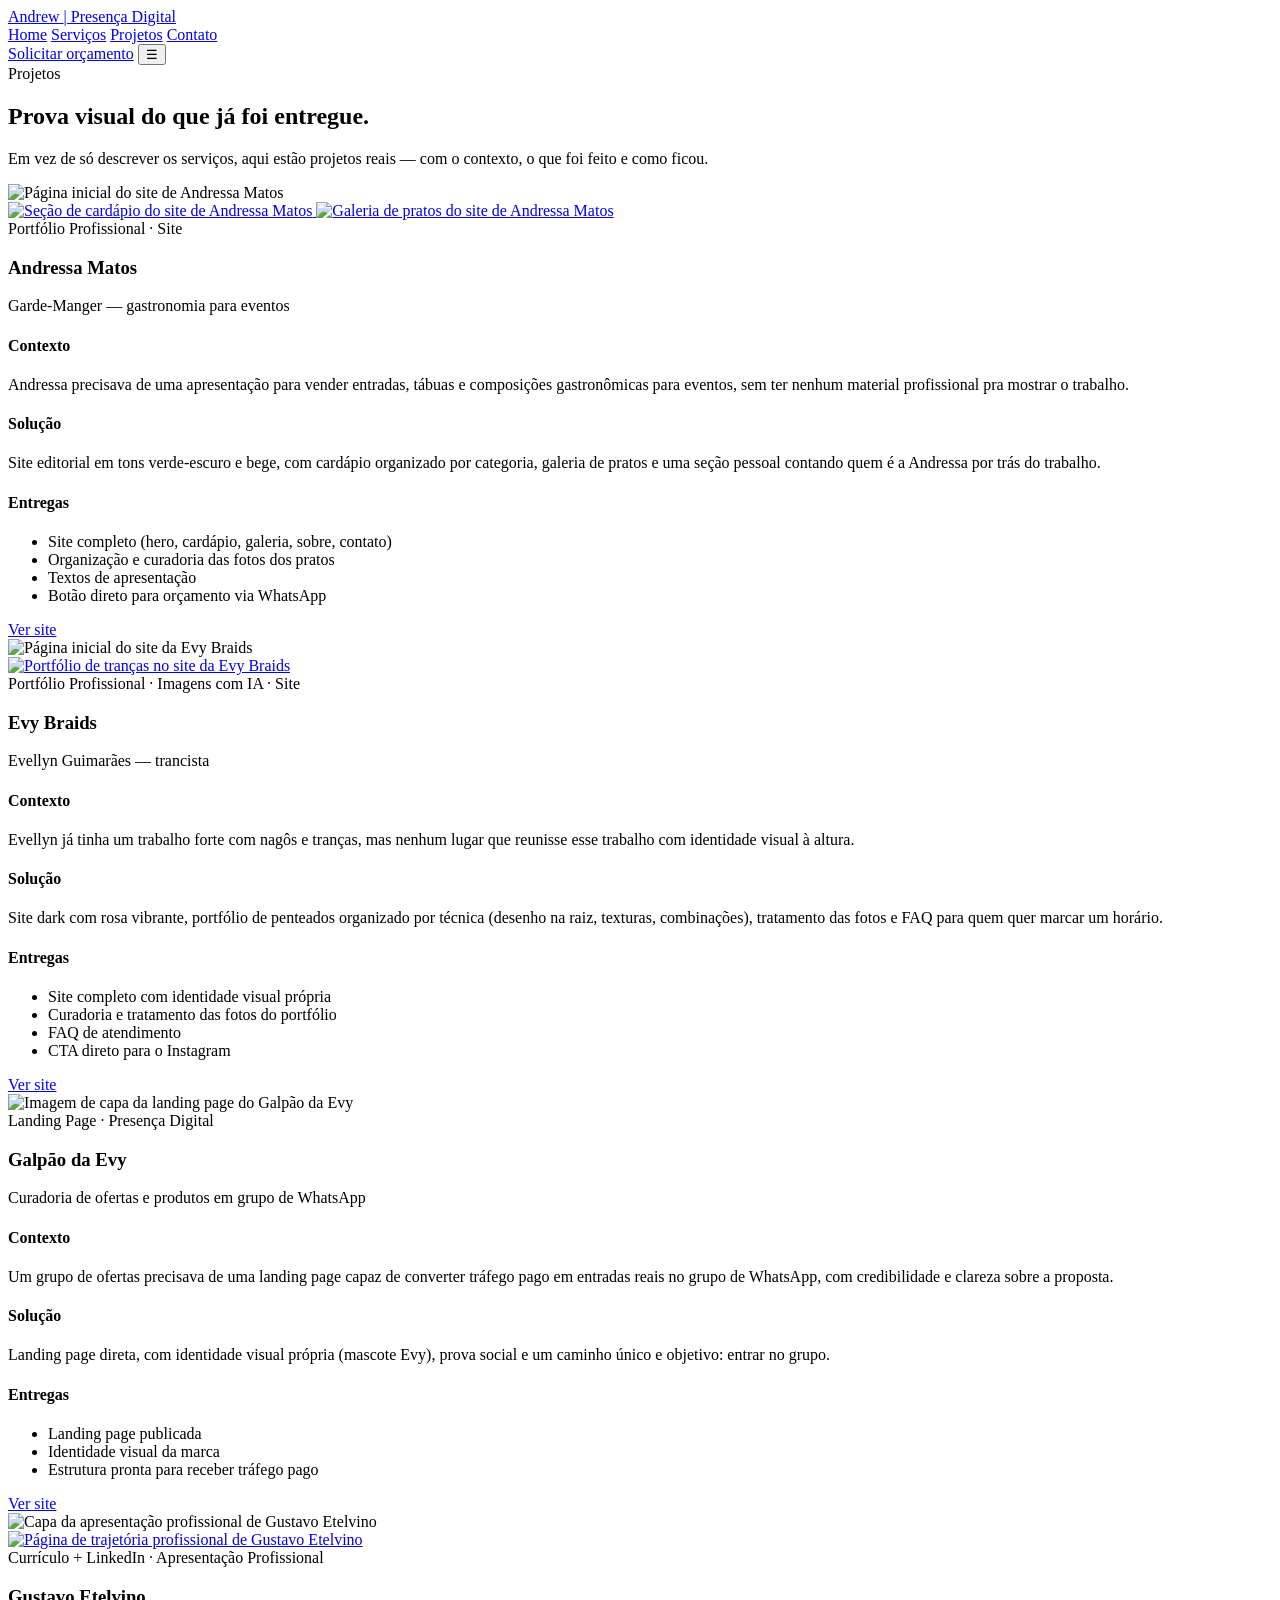
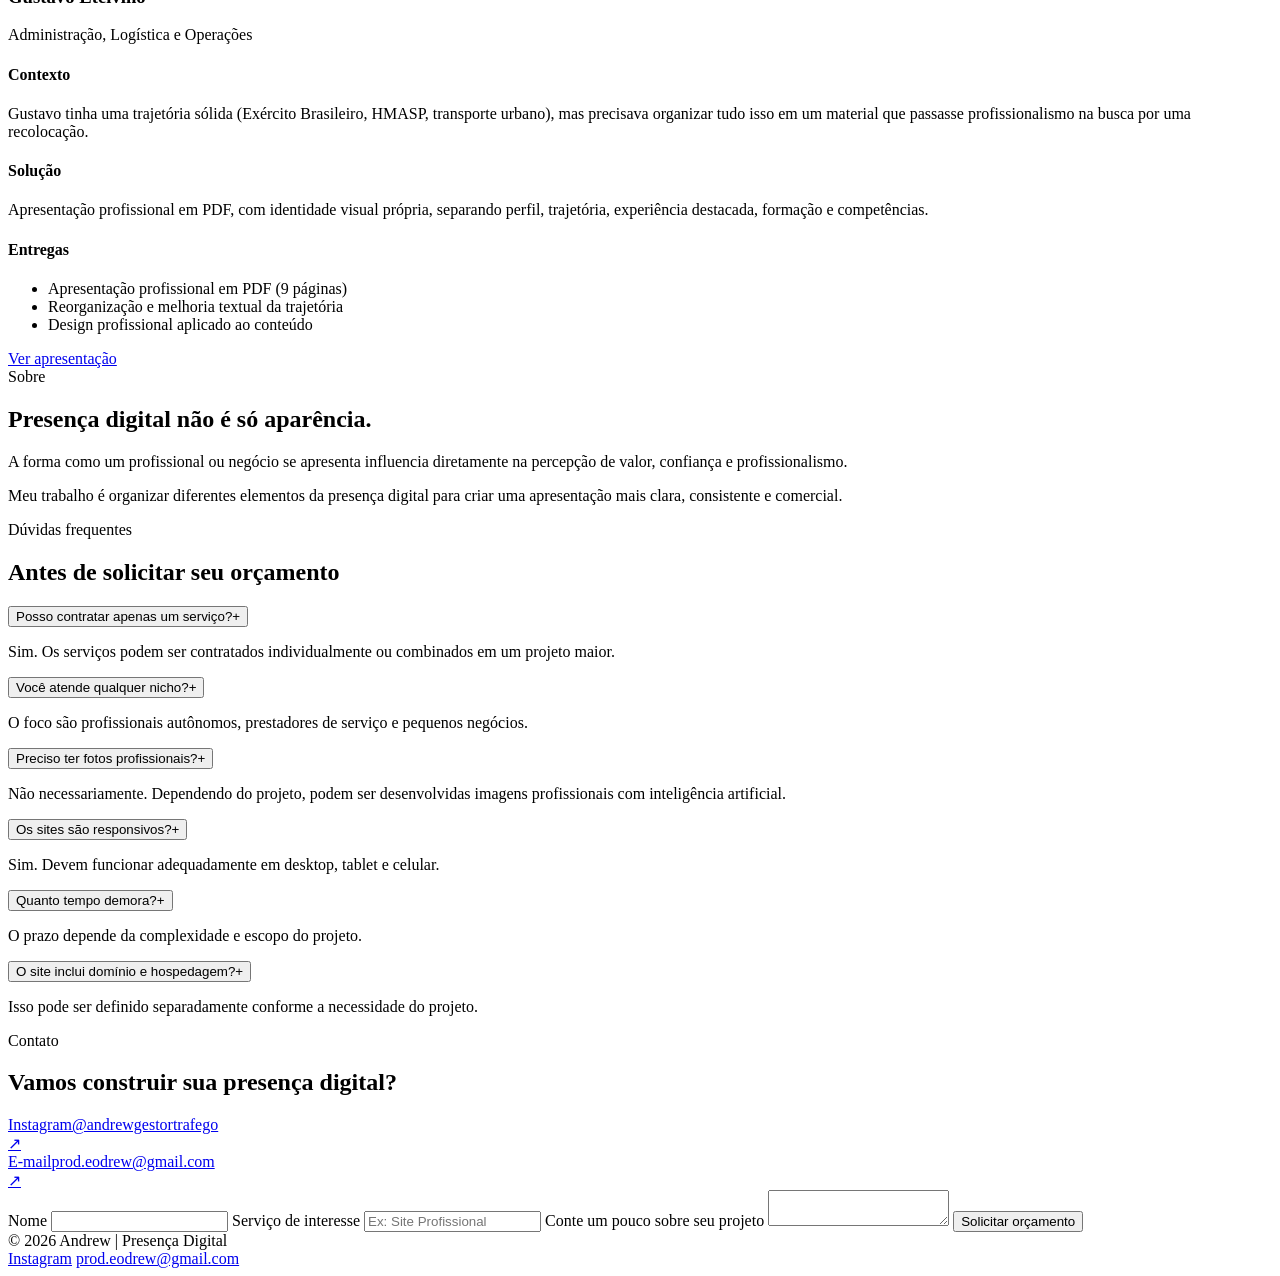
==== projetos.html @ 02b5e073 "Add files via upload" ====
<!doctype html>
<html lang="pt-BR">
<head>
<meta charset="UTF-8">
<meta name="viewport" content="width=device-width, initial-scale=1">
<title>Projetos e Contato — Andrew | Presença Digital</title>
<meta name="description" content="Projetos reais de portfólio, sites e apresentação profissional. Fale com Andrew e solicite seu orçamento.">
<link rel="preconnect" href="https://fonts.googleapis.com">
<link rel="preconnect" href="https://fonts.gstatic.com" crossorigin>
<link href="https://fonts.googleapis.com/css2?family=Instrument+Sans:wght@500;600;700&family=Inter:wght@400;500;600&display=swap" rel="stylesheet">
<link rel="stylesheet" href="assets/css/styles.css">
</head>
<body>

<header class="site-header">
  <a href="index.html" class="logo">Andrew <span>| Presença Digital</span></a>
  <nav class="nav">
    <div class="nav__links">
      <a href="index.html">Home</a>
      <a href="servicos.html">Serviços</a>
      <a href="projetos.html" class="is-active">Projetos</a>
      <a href="#contato">Contato</a>
    </div>
    <a href="#contato" class="btn btn--primary">Solicitar orçamento</a>
    <button class="nav__toggle" aria-label="Abrir menu" aria-expanded="false">☰</button>
  </nav>
</header>

<main>

  <section class="page-hero wrap">
    <span class="eyebrow">Projetos</span>
    <h1>Prova visual do que já foi entregue.</h1>
    <p>Em vez de só descrever os serviços, aqui estão projetos reais — com o contexto, o que foi feito e como ficou.</p>
  </section>

  <!-- PROJETOS -->
  <section class="section reveal">
    <div class="wrap">

      <article class="project">
        <div class="project__media">
          <img src="assets/images/projects/andressa-cover.webp" alt="Página inicial do site de Andressa Matos" loading="lazy">
          <div class="project__gallery">
            <a href="assets/images/projects/andressa-cardapio.webp" target="_blank" rel="noopener">
              <img src="assets/images/projects/andressa-cardapio.webp" alt="Seção de cardápio do site de Andressa Matos" loading="lazy">
            </a>
            <a href="assets/images/projects/andressa-galeria.webp" target="_blank" rel="noopener">
              <img src="assets/images/projects/andressa-galeria.webp" alt="Galeria de pratos do site de Andressa Matos" loading="lazy">
            </a>
          </div>
        </div>
        <div class="project__body">
          <span class="project__tag">Portfólio Profissional · Site</span>
          <h3>Andressa Matos</h3>
          <p class="project__meta">Garde-Manger — gastronomia para eventos</p>

          <div class="project__block">
            <h4>Contexto</h4>
            <p>Andressa precisava de uma apresentação para vender entradas, tábuas e composições gastronômicas para eventos, sem ter nenhum material profissional pra mostrar o trabalho.</p>
          </div>
          <div class="project__block">
            <h4>Solução</h4>
            <p>Site editorial em tons verde-escuro e bege, com cardápio organizado por categoria, galeria de pratos e uma seção pessoal contando quem é a Andressa por trás do trabalho.</p>
          </div>
          <div class="project__block">
            <h4>Entregas</h4>
            <ul>
              <li>Site completo (hero, cardápio, galeria, sobre, contato)</li>
              <li>Organização e curadoria das fotos dos pratos</li>
              <li>Textos de apresentação</li>
              <li>Botão direto para orçamento via WhatsApp</li>
            </ul>
          </div>
          <a class="project__link btn btn--ghost" href="https://druzinho.github.io/andressamatos/" target="_blank" rel="noopener">Ver site</a>
        </div>
      </article>

      <article class="project">
        <div class="project__media">
          <img src="assets/images/projects/evy-cover.webp" alt="Página inicial do site da Evy Braids" loading="lazy">
          <div class="project__gallery" style="grid-template-columns:1fr;">
            <a href="assets/images/projects/evy-portfolio.webp" target="_blank" rel="noopener">
              <img src="assets/images/projects/evy-portfolio.webp" alt="Portfólio de tranças no site da Evy Braids" loading="lazy">
            </a>
          </div>
        </div>
        <div class="project__body">
          <span class="project__tag">Portfólio Profissional · Imagens com IA · Site</span>
          <h3>Evy Braids</h3>
          <p class="project__meta">Evellyn Guimarães — trancista</p>

          <div class="project__block">
            <h4>Contexto</h4>
            <p>Evellyn já tinha um trabalho forte com nagôs e tranças, mas nenhum lugar que reunisse esse trabalho com identidade visual à altura.</p>
          </div>
          <div class="project__block">
            <h4>Solução</h4>
            <p>Site dark com rosa vibrante, portfólio de penteados organizado por técnica (desenho na raiz, texturas, combinações), tratamento das fotos e FAQ para quem quer marcar um horário.</p>
          </div>
          <div class="project__block">
            <h4>Entregas</h4>
            <ul>
              <li>Site completo com identidade visual própria</li>
              <li>Curadoria e tratamento das fotos do portfólio</li>
              <li>FAQ de atendimento</li>
              <li>CTA direto para o Instagram</li>
            </ul>
          </div>
          <a class="project__link btn btn--ghost" href="https://druzinho.github.io/evybraids/" target="_blank" rel="noopener">Ver site</a>
        </div>
      </article>

      <article class="project">
        <div class="project__media">
          <img src="assets/images/projects/galpao-cover.webp" alt="Imagem de capa da landing page do Galpão da Evy" loading="lazy">
        </div>
        <div class="project__body">
          <span class="project__tag">Landing Page · Presença Digital</span>
          <h3>Galpão da Evy</h3>
          <p class="project__meta">Curadoria de ofertas e produtos em grupo de WhatsApp</p>

          <div class="project__block">
            <h4>Contexto</h4>
            <p>Um grupo de ofertas precisava de uma landing page capaz de converter tráfego pago em entradas reais no grupo de WhatsApp, com credibilidade e clareza sobre a proposta.</p>
          </div>
          <div class="project__block">
            <h4>Solução</h4>
            <p>Landing page direta, com identidade visual própria (mascote Evy), prova social e um caminho único e objetivo: entrar no grupo.</p>
          </div>
          <div class="project__block">
            <h4>Entregas</h4>
            <ul>
              <li>Landing page publicada</li>
              <li>Identidade visual da marca</li>
              <li>Estrutura pronta para receber tráfego pago</li>
            </ul>
          </div>
          <a class="project__link btn btn--ghost" href="https://druzinho.github.io/galpaodaevywpp/" target="_blank" rel="noopener">Ver site</a>
        </div>
      </article>

      <article class="project">
        <div class="project__media">
          <img src="assets/images/projects/gustavo-cover.webp" alt="Capa da apresentação profissional de Gustavo Etelvino" loading="lazy">
          <div class="project__gallery" style="grid-template-columns:1fr;">
            <a href="assets/images/projects/gustavo-trajetoria.webp" target="_blank" rel="noopener">
              <img src="assets/images/projects/gustavo-trajetoria.webp" alt="Página de trajetória profissional de Gustavo Etelvino" loading="lazy">
            </a>
          </div>
        </div>
        <div class="project__body">
          <span class="project__tag">Currículo + LinkedIn · Apresentação Profissional</span>
          <h3>Gustavo Etelvino</h3>
          <p class="project__meta">Administração, Logística e Operações</p>

          <div class="project__block">
            <h4>Contexto</h4>
            <p>Gustavo tinha uma trajetória sólida (Exército Brasileiro, HMASP, transporte urbano), mas precisava organizar tudo isso em um material que passasse profissionalismo na busca por uma recolocação.</p>
          </div>
          <div class="project__block">
            <h4>Solução</h4>
            <p>Apresentação profissional em PDF, com identidade visual própria, separando perfil, trajetória, experiência destacada, formação e competências.</p>
          </div>
          <div class="project__block">
            <h4>Entregas</h4>
            <ul>
              <li>Apresentação profissional em PDF (9 páginas)</li>
              <li>Reorganização e melhoria textual da trajetória</li>
              <li>Design profissional aplicado ao conteúdo</li>
            </ul>
          </div>
          <a class="project__link btn btn--ghost" href="https://gustavoetelvino.lovable.app/" target="_blank" rel="noopener">Ver apresentação</a>
        </div>
      </article>

    </div>
  </section>

  <!-- SOBRE -->
  <section class="section section--alt reveal">
    <div class="wrap about">
      <div>
        <span class="eyebrow">Sobre</span>
        <h2>Presença digital não é só aparência.</h2>
        <div class="body">
          <p>A forma como um profissional ou negócio se apresenta influencia diretamente na percepção de valor, confiança e profissionalismo.</p>
          <p>Meu trabalho é organizar diferentes elementos da presença digital para criar uma apresentação mais clara, consistente e comercial.</p>
        </div>
      </div>
      <div></div>
    </div>
  </section>

  <!-- FAQ -->
  <section class="section reveal">
    <div class="wrap">
      <div class="section-head">
        <span class="eyebrow">Dúvidas frequentes</span>
        <h2>Antes de solicitar seu orçamento</h2>
      </div>
      <div class="faq">
        <div class="faq-item">
          <button class="faq-item__q">Posso contratar apenas um serviço?<span class="icon">+</span></button>
          <div class="faq-item__a"><p>Sim. Os serviços podem ser contratados individualmente ou combinados em um projeto maior.</p></div>
        </div>
        <div class="faq-item">
          <button class="faq-item__q">Você atende qualquer nicho?<span class="icon">+</span></button>
          <div class="faq-item__a"><p>O foco são profissionais autônomos, prestadores de serviço e pequenos negócios.</p></div>
        </div>
        <div class="faq-item">
          <button class="faq-item__q">Preciso ter fotos profissionais?<span class="icon">+</span></button>
          <div class="faq-item__a"><p>Não necessariamente. Dependendo do projeto, podem ser desenvolvidas imagens profissionais com inteligência artificial.</p></div>
        </div>
        <div class="faq-item">
          <button class="faq-item__q">Os sites são responsivos?<span class="icon">+</span></button>
          <div class="faq-item__a"><p>Sim. Devem funcionar adequadamente em desktop, tablet e celular.</p></div>
        </div>
        <div class="faq-item">
          <button class="faq-item__q">Quanto tempo demora?<span class="icon">+</span></button>
          <div class="faq-item__a"><p>O prazo depende da complexidade e escopo do projeto.</p></div>
        </div>
        <div class="faq-item">
          <button class="faq-item__q">O site inclui domínio e hospedagem?<span class="icon">+</span></button>
          <div class="faq-item__a"><p>Isso pode ser definido separadamente conforme a necessidade do projeto.</p></div>
        </div>
      </div>
    </div>
  </section>

  <!-- CONTATO -->
  <section id="contato" class="section section--alt reveal">
    <div class="wrap">
      <div class="section-head">
        <span class="eyebrow">Contato</span>
        <h2>Vamos construir sua presença digital?</h2>
      </div>
      <div class="contact">
        <div class="contact-channels">
          <a class="contact-channel" href="https://www.instagram.com/andrewgestortrafego/" target="_blank" rel="noopener">
            <div><span class="label">Instagram</span><span class="value">@andrewgestortrafego</span></div>
            <span class="go">↗</span>
          </a>
          <a class="contact-channel" href="mailto:prod.eodrew@gmail.com">
            <div><span class="label">E-mail</span><span class="value">prod.eodrew@gmail.com</span></div>
            <span class="go">↗</span>
          </a>
        </div>

        <form id="quote-form" class="form">
          <label>Nome
            <input type="text" name="nome" required>
          </label>
          <label>Serviço de interesse
            <input type="text" name="servico" placeholder="Ex: Site Profissional">
          </label>
          <label>Conte um pouco sobre seu projeto
            <textarea name="mensagem" required></textarea>
          </label>
          <button type="submit" class="btn btn--primary">Solicitar orçamento</button>
        </form>
      </div>
    </div>
  </section>

</main>

<footer class="site-footer">
  <span>© 2026 Andrew | Presença Digital</span>
  <div class="cta-row">
    <a href="https://www.instagram.com/andrewgestortrafego/" target="_blank" rel="noopener">Instagram</a>
    <a href="mailto:prod.eodrew@gmail.com">prod.eodrew@gmail.com</a>
  </div>
</footer>

<script src="assets/js/main.js"></script>
</body>
</html>
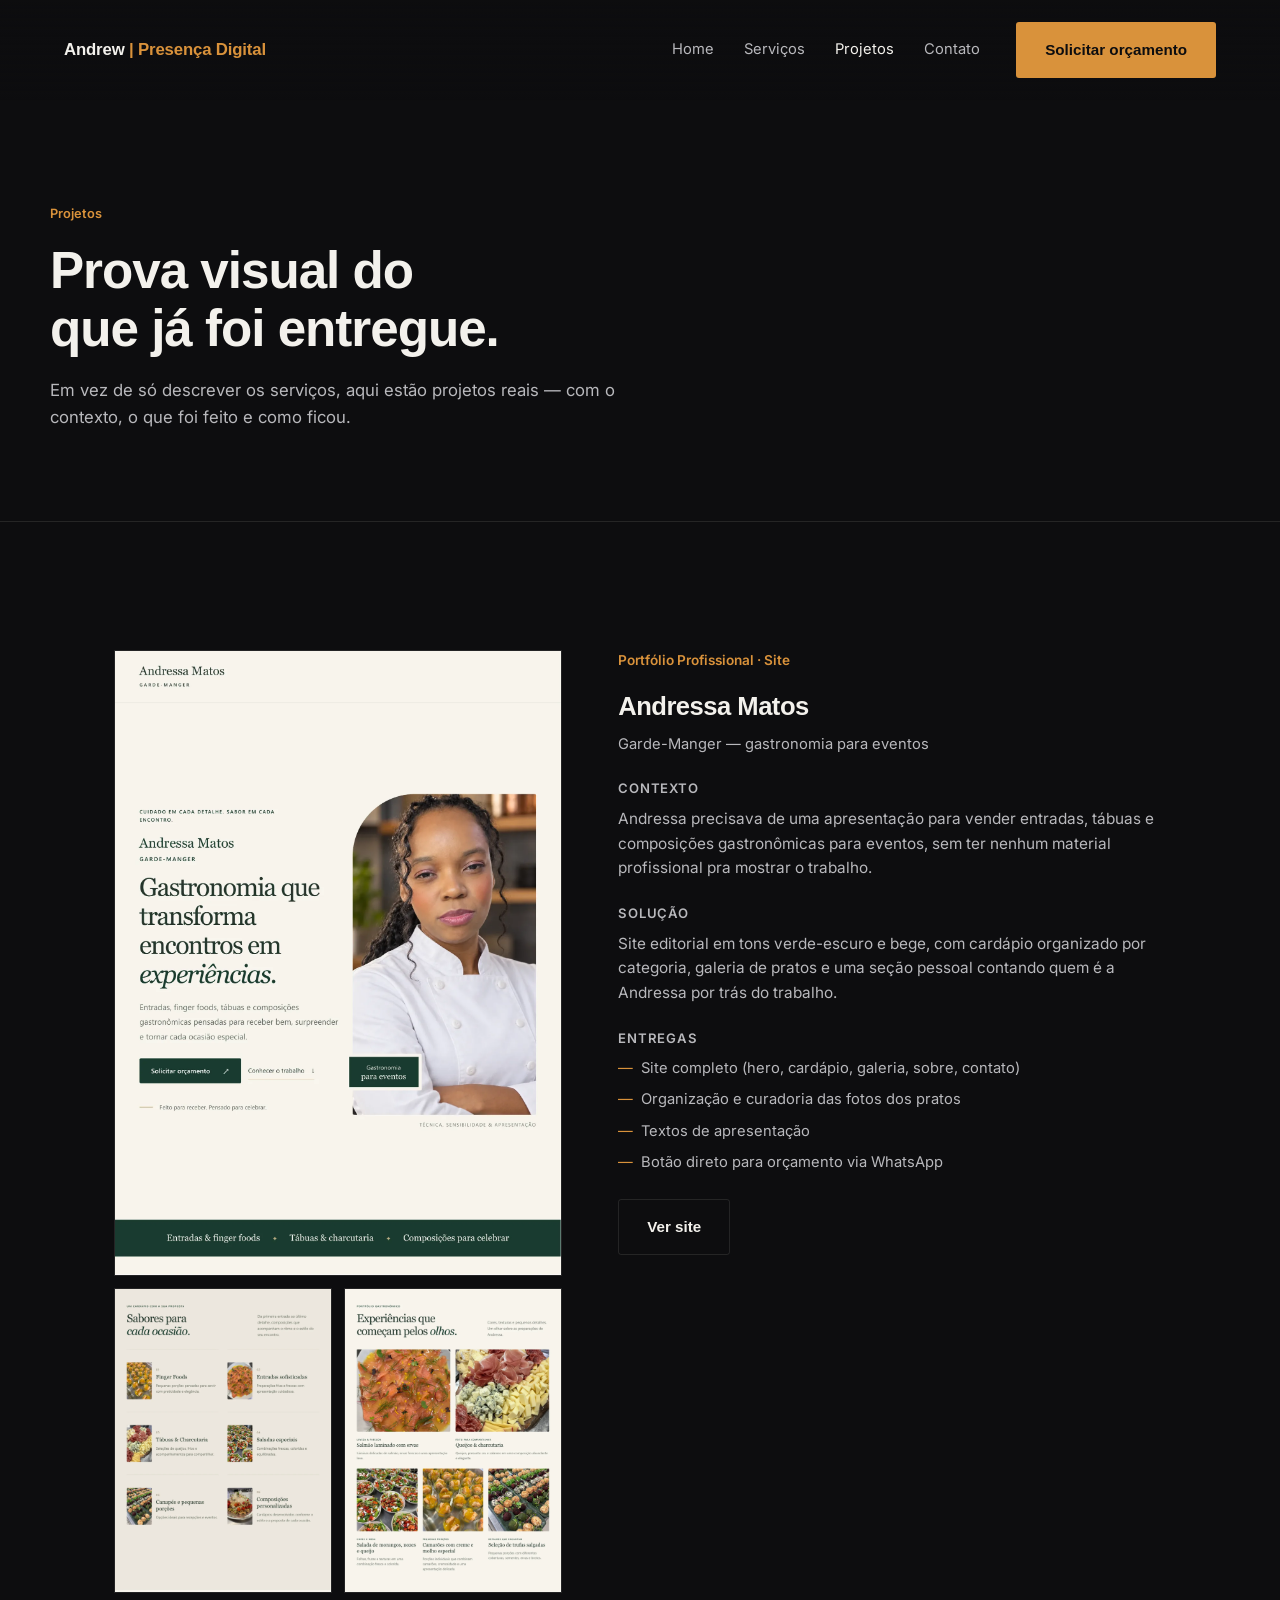
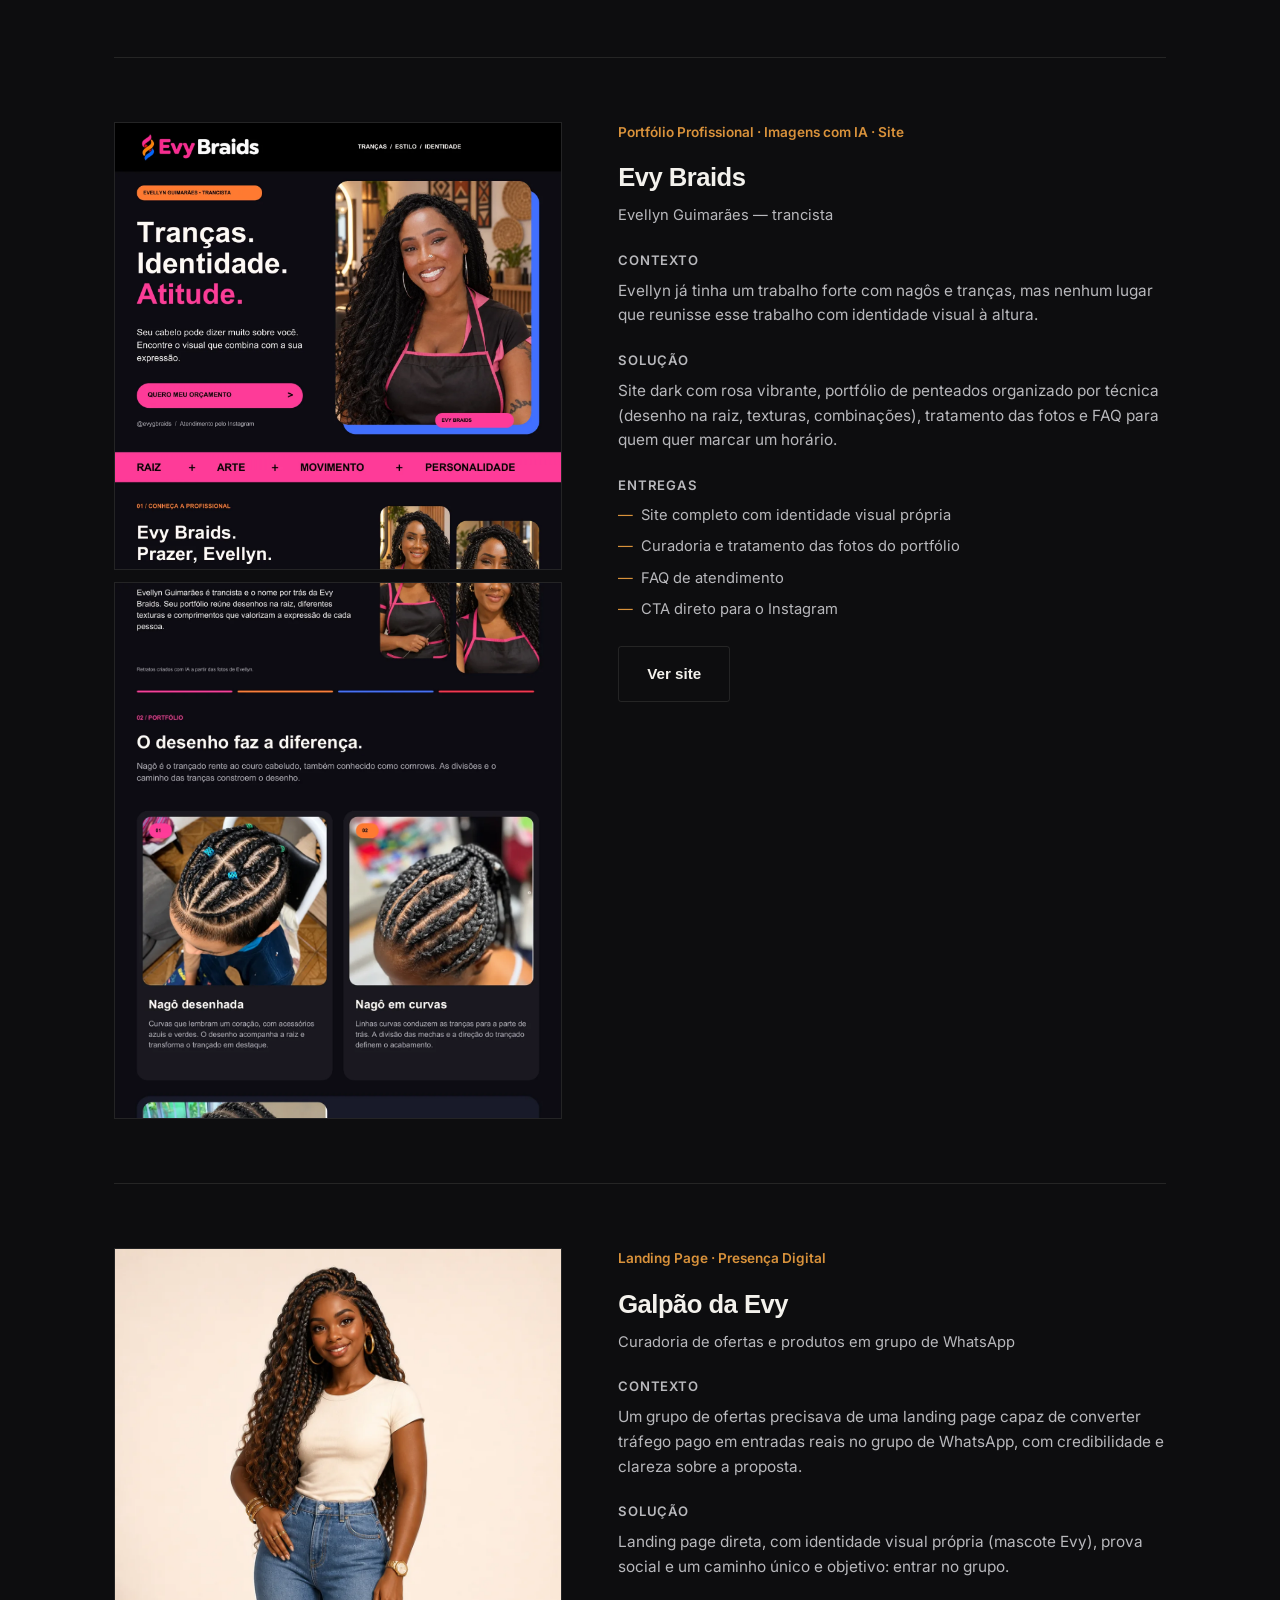
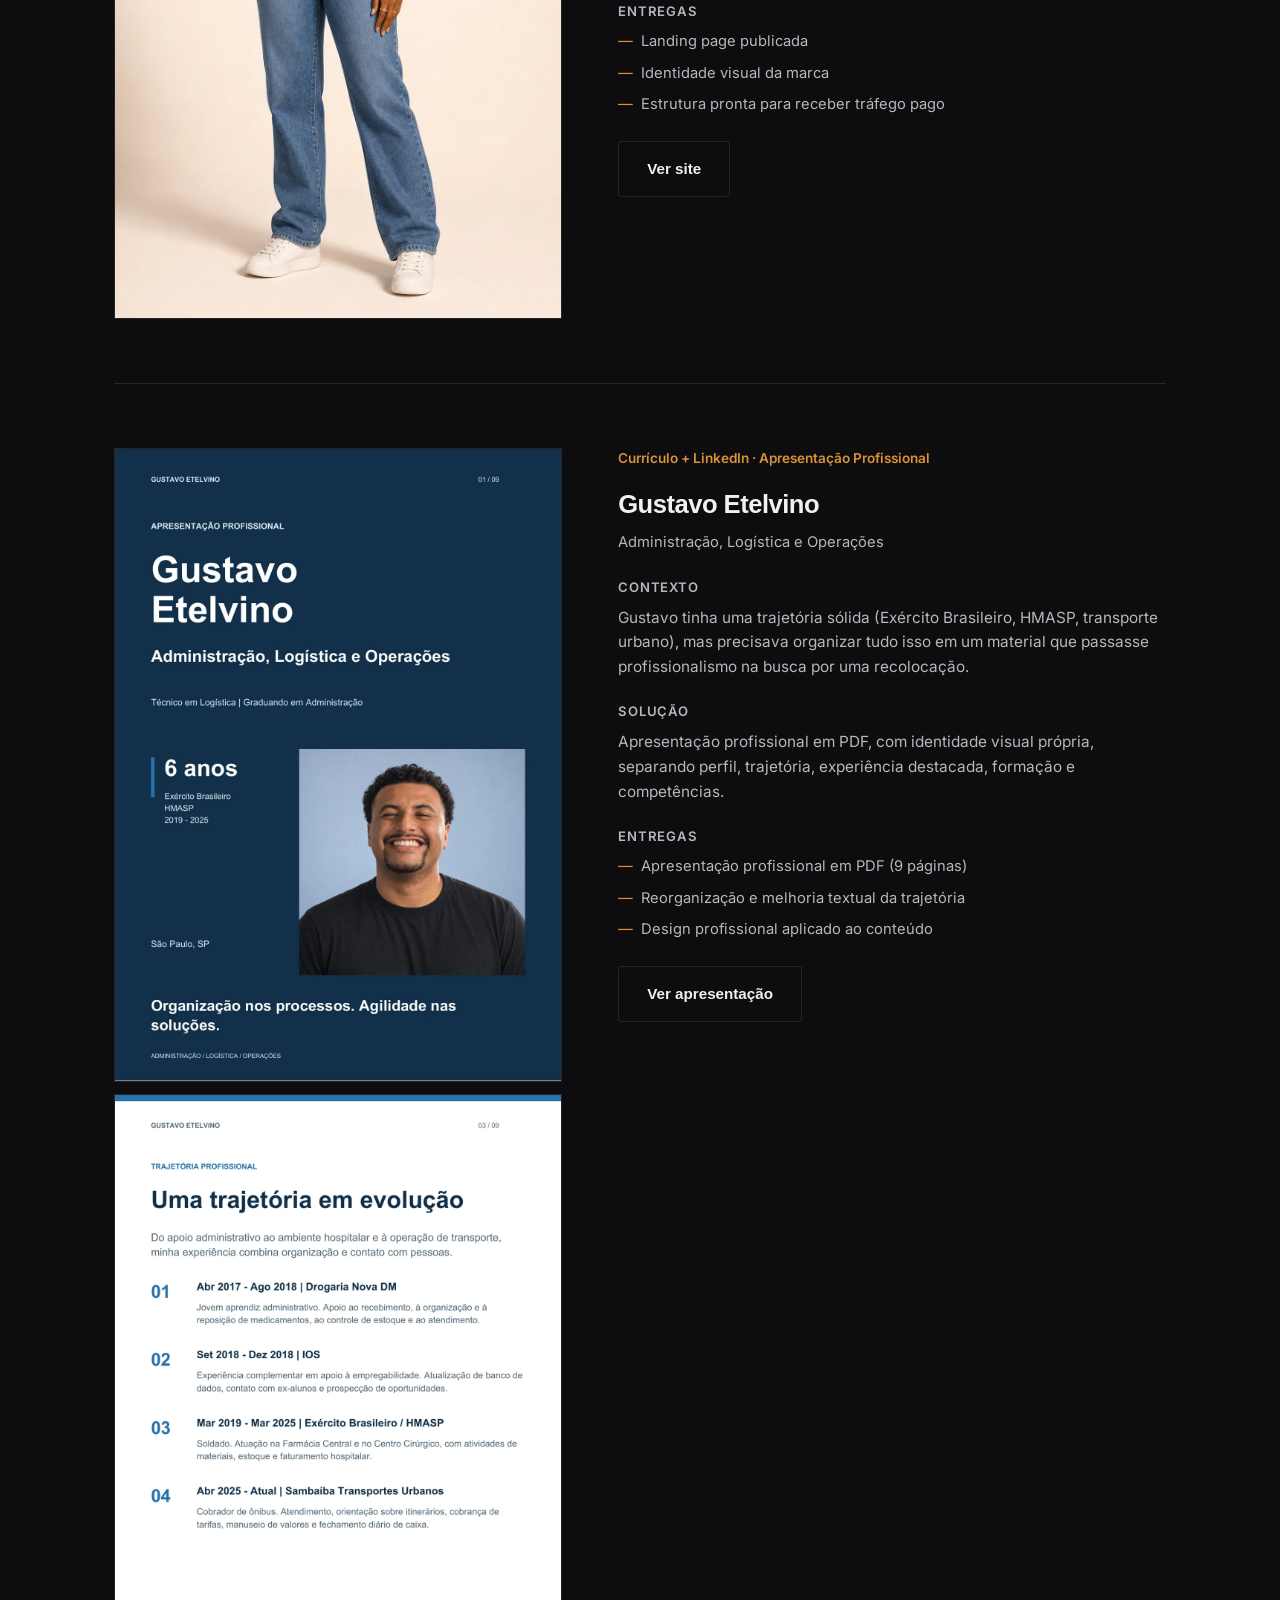
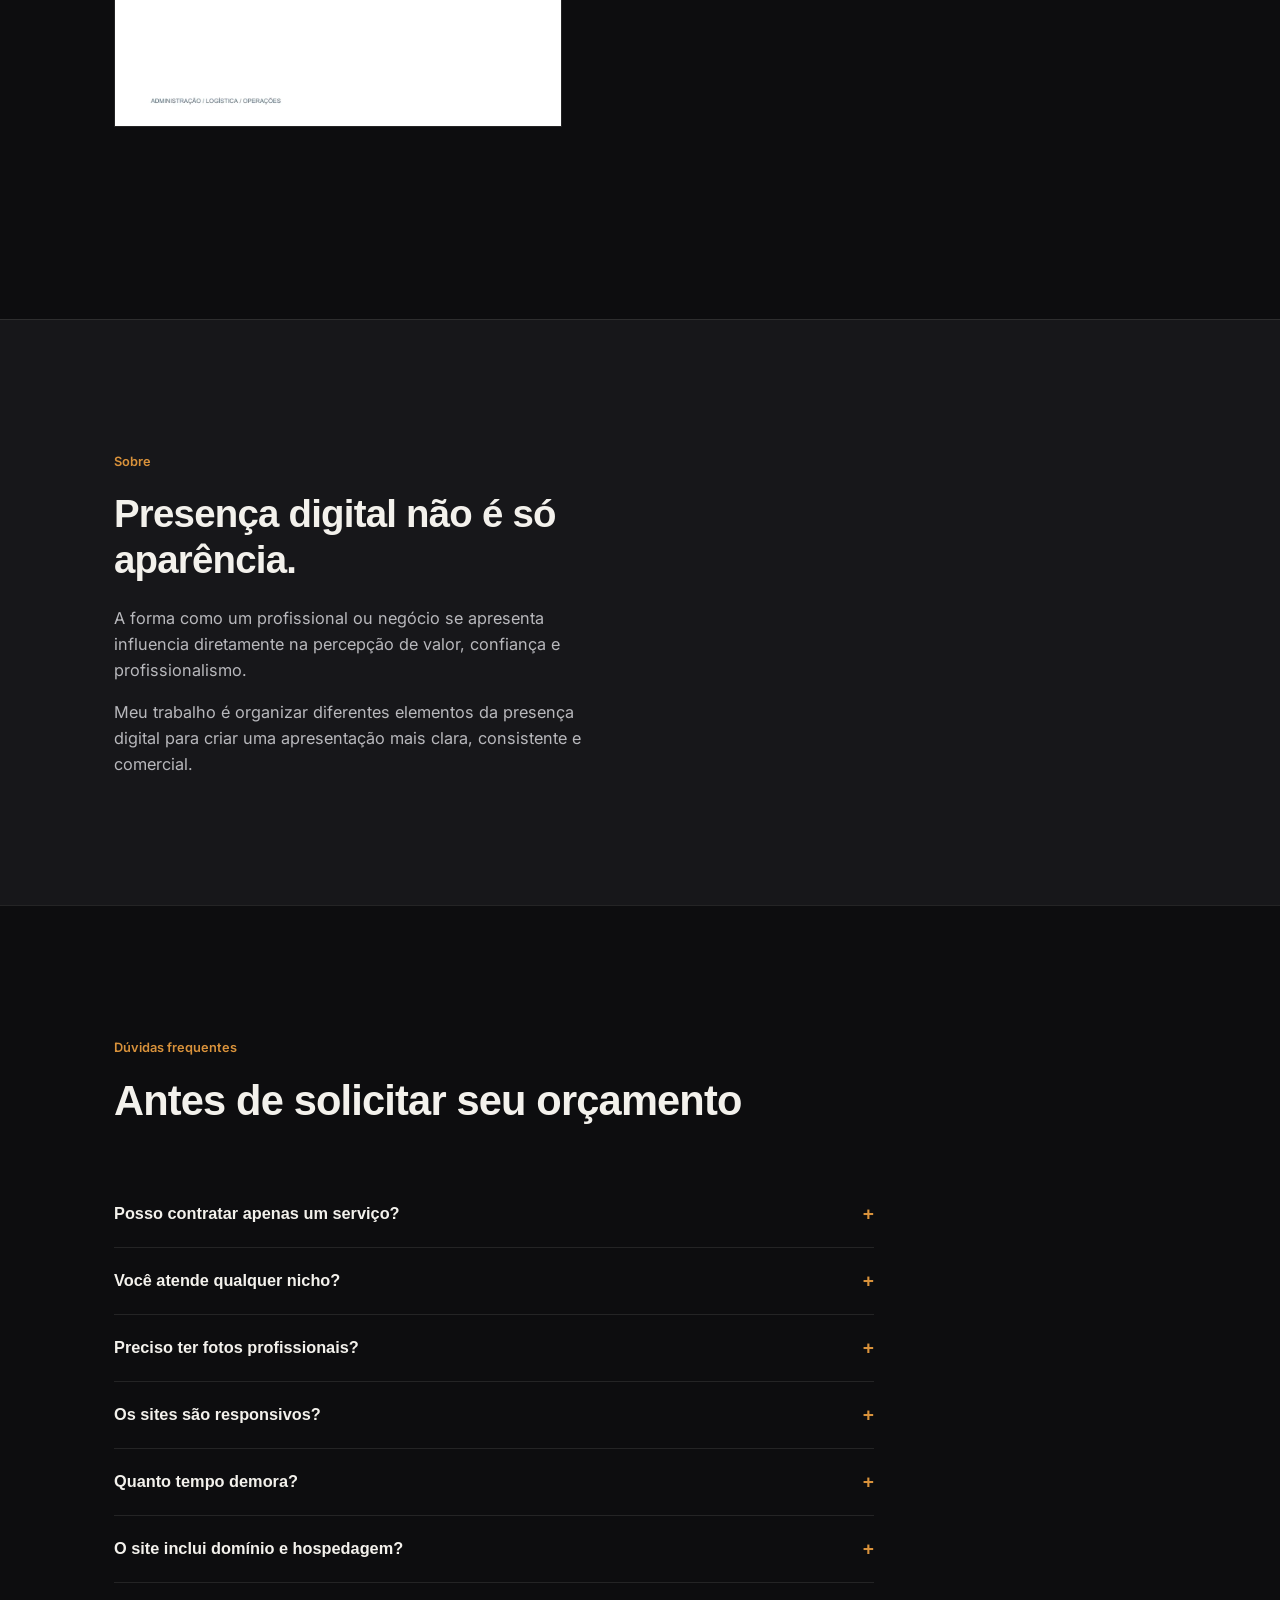
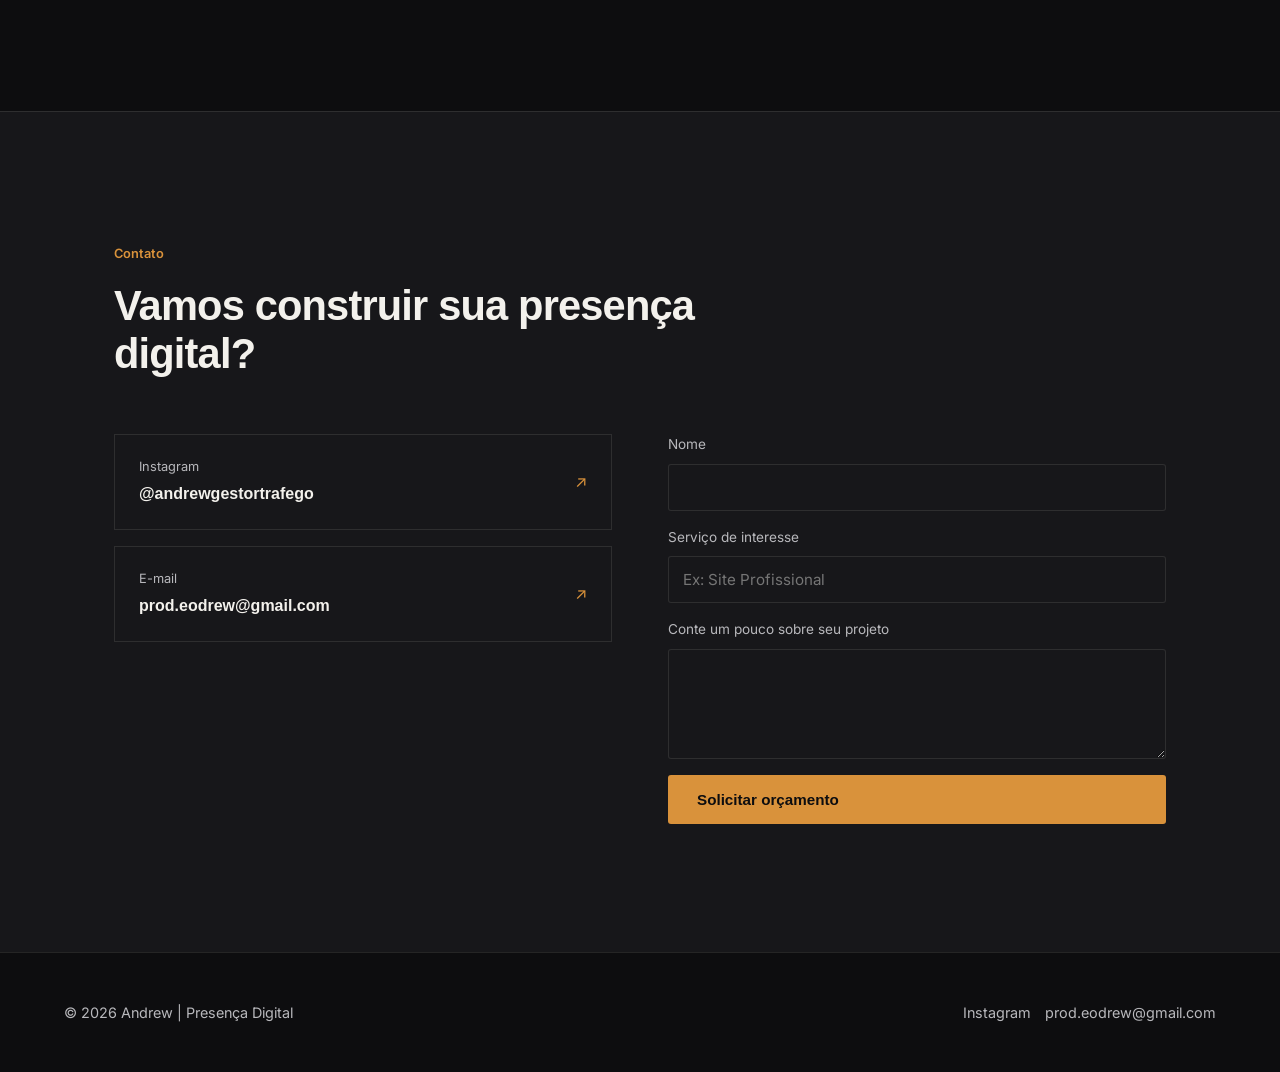
==== commit f4396e75: "Add files via upload" ====
--- a/projetos.html
+++ b/projetos.html
@@ -8,7 +8,7 @@
 <link rel="preconnect" href="https://fonts.googleapis.com">
 <link rel="preconnect" href="https://fonts.gstatic.com" crossorigin>
 <link href="https://fonts.googleapis.com/css2?family=Instrument+Sans:wght@500;600;700&family=Inter:wght@400;500;600&display=swap" rel="stylesheet">
-<link rel="stylesheet" href="assets/css/styles.css">
+<link rel="stylesheet" href="styles.css">
 </head>
 <body>
 
@@ -40,13 +40,13 @@
 
       <article class="project">
         <div class="project__media">
-          <img src="assets/images/projects/andressa-cover.webp" alt="Página inicial do site de Andressa Matos" loading="lazy">
+          <img src="andressa-cover.webp" alt="Página inicial do site de Andressa Matos" loading="lazy">
           <div class="project__gallery">
-            <a href="assets/images/projects/andressa-cardapio.webp" target="_blank" rel="noopener">
-              <img src="assets/images/projects/andressa-cardapio.webp" alt="Seção de cardápio do site de Andressa Matos" loading="lazy">
-            </a>
-            <a href="assets/images/projects/andressa-galeria.webp" target="_blank" rel="noopener">
-              <img src="assets/images/projects/andressa-galeria.webp" alt="Galeria de pratos do site de Andressa Matos" loading="lazy">
+            <a href="andressa-cardapio.webp" target="_blank" rel="noopener">
+              <img src="andressa-cardapio.webp" alt="Seção de cardápio do site de Andressa Matos" loading="lazy">
+            </a>
+            <a href="andressa-galeria.webp" target="_blank" rel="noopener">
+              <img src="andressa-galeria.webp" alt="Galeria de pratos do site de Andressa Matos" loading="lazy">
             </a>
           </div>
         </div>
@@ -78,10 +78,10 @@
 
       <article class="project">
         <div class="project__media">
-          <img src="assets/images/projects/evy-cover.webp" alt="Página inicial do site da Evy Braids" loading="lazy">
+          <img src="evy-cover.webp" alt="Página inicial do site da Evy Braids" loading="lazy">
           <div class="project__gallery" style="grid-template-columns:1fr;">
-            <a href="assets/images/projects/evy-portfolio.webp" target="_blank" rel="noopener">
-              <img src="assets/images/projects/evy-portfolio.webp" alt="Portfólio de tranças no site da Evy Braids" loading="lazy">
+            <a href="evy-portfolio.webp" target="_blank" rel="noopener">
+              <img src="evy-portfolio.webp" alt="Portfólio de tranças no site da Evy Braids" loading="lazy">
             </a>
           </div>
         </div>
@@ -113,7 +113,7 @@
 
       <article class="project">
         <div class="project__media">
-          <img src="assets/images/projects/galpao-cover.webp" alt="Imagem de capa da landing page do Galpão da Evy" loading="lazy">
+          <img src="galpao-cover.webp" alt="Imagem de capa da landing page do Galpão da Evy" loading="lazy">
         </div>
         <div class="project__body">
           <span class="project__tag">Landing Page · Presença Digital</span>
@@ -142,10 +142,10 @@
 
       <article class="project">
         <div class="project__media">
-          <img src="assets/images/projects/gustavo-cover.webp" alt="Capa da apresentação profissional de Gustavo Etelvino" loading="lazy">
+          <img src="gustavo-cover.webp" alt="Capa da apresentação profissional de Gustavo Etelvino" loading="lazy">
           <div class="project__gallery" style="grid-template-columns:1fr;">
-            <a href="assets/images/projects/gustavo-trajetoria.webp" target="_blank" rel="noopener">
-              <img src="assets/images/projects/gustavo-trajetoria.webp" alt="Página de trajetória profissional de Gustavo Etelvino" loading="lazy">
+            <a href="gustavo-trajetoria.webp" target="_blank" rel="noopener">
+              <img src="gustavo-trajetoria.webp" alt="Página de trajetória profissional de Gustavo Etelvino" loading="lazy">
             </a>
           </div>
         </div>
@@ -273,6 +273,6 @@
   </div>
 </footer>
 
-<script src="assets/js/main.js"></script>
+<script src="main.js"></script>
 </body>
 </html>
--- a/styles.css
+++ b/styles.css
@@ -0,0 +1,908 @@
+/* ==========================================================================
+   Andrew | Presença Digital — Design System
+   ========================================================================== */
+
+:root {
+  --bg: #0D0D0F;
+  --bg-alt: #17171A;
+  --text: #F3F1EC;
+  --text-dim: #B8B8BC;
+  --accent: #D9923B;
+  --accent-dim: rgba(217, 146, 59, 0.35);
+  --line: rgba(243, 241, 236, 0.1);
+
+  --font-display: "Instrument Sans", "Helvetica Neue", Arial, sans-serif;
+  --font-body: "Inter", "Helvetica Neue", Arial, sans-serif;
+
+  --max: 1180px;
+  --pad: clamp(20px, 5vw, 72px);
+}
+
+* { box-sizing: border-box; }
+html { scroll-behavior: smooth; }
+
+body {
+  margin: 0;
+  background: var(--bg);
+  color: var(--text);
+  font-family: var(--font-body);
+  font-size: 16px;
+  line-height: 1.6;
+  -webkit-font-smoothing: antialiased;
+}
+
+img { max-width: 100%; display: block; }
+
+a { color: inherit; text-decoration: none; }
+
+.wrap {
+  max-width: var(--max);
+  margin: 0 auto;
+  padding-left: var(--pad);
+  padding-right: var(--pad);
+}
+
+h1, h2, h3, h4 {
+  font-family: var(--font-display);
+  font-weight: 700;
+  letter-spacing: -0.02em;
+  margin: 0;
+}
+
+p { margin: 0; }
+
+.section {
+  padding: clamp(72px, 10vw, 140px) 0;
+  border-top: 1px solid var(--line);
+}
+
+.section--alt { background: var(--bg-alt); }
+
+.eyebrow {
+  font-size: 0.8rem;
+  color: var(--accent);
+  font-weight: 600;
+  display: inline-block;
+  margin-bottom: 18px;
+}
+
+.section-head {
+  max-width: 640px;
+  margin-bottom: 56px;
+}
+
+.section-head h2 {
+  font-size: clamp(1.7rem, 3.4vw, 2.6rem);
+  line-height: 1.15;
+}
+
+.section-head p {
+  margin-top: 18px;
+  color: var(--text-dim);
+  font-size: 1.05rem;
+  max-width: 60ch;
+}
+
+/* Buttons */
+.btn {
+  display: inline-flex;
+  align-items: center;
+  gap: 8px;
+  padding: 15px 28px;
+  border-radius: 3px;
+  font-family: var(--font-display);
+  font-weight: 600;
+  font-size: 0.95rem;
+  border: 1px solid transparent;
+  cursor: pointer;
+  transition: background 0.25s ease, border-color 0.25s ease, color 0.25s ease;
+}
+
+.btn--primary {
+  background: var(--accent);
+  color: #0D0D0F;
+}
+.btn--primary:hover { background: #ecab5c; }
+
+.btn--ghost {
+  border-color: var(--line);
+  color: var(--text);
+}
+.btn--ghost:hover { border-color: var(--accent); color: var(--accent); }
+
+.cta-row {
+  display: flex;
+  flex-wrap: wrap;
+  gap: 14px;
+  align-items: center;
+}
+
+/* ==========================================================================
+   Header
+   ========================================================================== */
+
+.site-header {
+  position: fixed;
+  top: 0;
+  left: 0;
+  right: 0;
+  z-index: 100;
+  padding: 22px var(--pad);
+  display: flex;
+  align-items: center;
+  justify-content: space-between;
+  background: linear-gradient(to bottom, rgba(13,13,15,0.85), transparent);
+  transition: background 0.3s ease, border-color 0.3s ease;
+  border-bottom: 1px solid transparent;
+}
+
+.site-header.is-scrolled {
+  background: rgba(13, 13, 15, 0.92);
+  backdrop-filter: blur(10px);
+  border-bottom-color: var(--line);
+}
+
+.logo {
+  font-family: var(--font-display);
+  font-weight: 700;
+  font-size: 1.05rem;
+  letter-spacing: -0.01em;
+}
+.logo span { color: var(--accent); }
+
+.nav {
+  display: flex;
+  align-items: center;
+  gap: 36px;
+}
+
+.nav__links {
+  display: flex;
+  gap: 30px;
+}
+
+.nav__links a {
+  font-size: 0.92rem;
+  color: var(--text-dim);
+  transition: color 0.2s ease;
+}
+.nav__links a:hover, .nav__links a.is-active { color: var(--text); }
+
+.nav__toggle {
+  display: none;
+  background: none;
+  border: none;
+  color: var(--text);
+  font-size: 1.5rem;
+}
+
+@media (max-width: 860px) {
+  .nav__links { display: none; }
+  .nav__toggle { display: block; }
+}
+
+/* ==========================================================================
+   Hero cinematográfico
+   ========================================================================== */
+
+.hero {
+  position: relative;
+  height: 420vh; /* espaço de scroll para as 4 "cenas" */
+}
+
+.hero__pin {
+  position: sticky;
+  top: 0;
+  height: 100vh;
+  overflow: hidden;
+  display: flex;
+  align-items: flex-end;
+}
+
+.hero__media {
+  position: absolute;
+  inset: 0;
+}
+
+.hero__media img {
+  width: 100%;
+  height: 100%;
+  object-fit: cover;
+  object-position: center 22%;
+  transform: scale(1.08);
+  will-change: transform;
+}
+
+.hero__scrim {
+  position: absolute;
+  inset: 0;
+  background:
+    linear-gradient(to top, rgba(13,13,15,0.95) 0%, rgba(13,13,15,0.35) 42%, rgba(13,13,15,0.05) 65%),
+    linear-gradient(to right, rgba(13,13,15,0.55) 0%, rgba(13,13,15,0) 55%);
+}
+
+.hero__content {
+  position: relative;
+  width: 100%;
+  padding: 0 var(--pad) 9vh;
+}
+
+.hero__scenes {
+  position: relative;
+  min-height: 190px;
+  max-width: 720px;
+}
+
+.hero__scene {
+  position: absolute;
+  bottom: 0;
+  left: 0;
+  right: 0;
+  opacity: 0;
+  transform: translateY(14px);
+  transition: opacity 0.5s ease, transform 0.5s ease;
+  pointer-events: none;
+}
+
+.hero__scene.is-active {
+  opacity: 1;
+  transform: translateY(0);
+  pointer-events: auto;
+}
+
+.hero__scene p {
+  font-family: var(--font-display);
+  font-size: clamp(1.5rem, 3.2vw, 2.1rem);
+  font-weight: 600;
+  line-height: 1.3;
+  color: var(--text);
+}
+
+.hero__scene--final .kicker {
+  color: var(--accent);
+  font-size: 0.9rem;
+  font-weight: 600;
+  margin-bottom: 14px;
+  display: block;
+}
+
+.hero__scene--final h1 {
+  font-size: clamp(2rem, 4.6vw, 3.4rem);
+  line-height: 1.08;
+  max-width: 14ch;
+}
+
+.hero__scene--final .sub {
+  margin-top: 20px;
+  color: var(--text-dim);
+  font-size: 1.05rem;
+  max-width: 46ch;
+}
+
+.hero__scene--final .cta-row {
+  margin-top: 30px;
+}
+
+.hero__progress {
+  position: absolute;
+  right: var(--pad);
+  bottom: 9vh;
+  display: flex;
+  flex-direction: column;
+  gap: 8px;
+}
+
+.hero__progress span {
+  width: 3px;
+  height: 22px;
+  background: var(--line);
+  border-radius: 2px;
+  transition: background 0.3s ease;
+}
+.hero__progress span.is-active { background: var(--accent); }
+
+@media (max-width: 860px) {
+  .hero { height: auto; }
+  .hero__pin { position: relative; height: 92vh; }
+  .hero__media img { transform: none; object-position: center 18%; }
+  .hero__scenes { min-height: 0; }
+  .hero__scene { position: static; opacity: 1; transform: none; transition: none; display: none; }
+  .hero__scene--final { display: block; }
+  .hero__progress { display: none; }
+}
+
+/* ==========================================================================
+   Problema
+   ========================================================================== */
+
+.problem-grid {
+  display: grid;
+  grid-template-columns: repeat(auto-fit, minmax(260px, 1fr));
+  gap: 1px;
+  background: var(--line);
+  border: 1px solid var(--line);
+}
+
+.problem-card {
+  background: var(--bg);
+  padding: 30px 28px;
+}
+
+.problem-card p {
+  color: var(--text-dim);
+  font-size: 1rem;
+}
+
+.problem-turn {
+  margin-top: 48px;
+  max-width: 62ch;
+  font-size: 1.2rem;
+  font-family: var(--font-display);
+  font-weight: 600;
+  border-left: 2px solid var(--accent);
+  padding-left: 22px;
+}
+
+/* ==========================================================================
+   Soluções
+   ========================================================================== */
+
+.solutions-grid {
+  display: grid;
+  grid-template-columns: repeat(auto-fit, minmax(300px, 1fr));
+  gap: 1px;
+  background: var(--line);
+  border: 1px solid var(--line);
+}
+
+.solution-card {
+  background: var(--bg);
+  padding: 36px 32px;
+  display: flex;
+  flex-direction: column;
+  gap: 16px;
+}
+
+.solution-card h3 {
+  font-size: 1.15rem;
+}
+
+.solution-card p {
+  color: var(--text-dim);
+  font-size: 0.96rem;
+  flex-grow: 1;
+}
+
+.solution-card .link {
+  font-size: 0.88rem;
+  color: var(--accent);
+  font-weight: 600;
+}
+
+/* ==========================================================================
+   Pacotes
+   ========================================================================== */
+
+.packages-grid {
+  display: grid;
+  grid-template-columns: repeat(auto-fit, minmax(280px, 1fr));
+  gap: 24px;
+}
+
+.package-card {
+  border: 1px solid var(--line);
+  padding: 40px 32px;
+  display: flex;
+  flex-direction: column;
+  gap: 18px;
+  position: relative;
+}
+
+.package-card--highlight {
+  border-color: var(--accent-dim);
+  background: var(--bg-alt);
+}
+
+.package-card__tag {
+  position: absolute;
+  top: -1px;
+  right: -1px;
+  background: var(--accent);
+  color: #0D0D0F;
+  font-size: 0.72rem;
+  font-weight: 700;
+  padding: 6px 12px;
+}
+
+.package-card h3 {
+  font-size: 1.3rem;
+}
+
+.package-card .price {
+  font-family: var(--font-display);
+  font-size: 1.6rem;
+  color: var(--accent);
+}
+.package-card .price small {
+  font-family: var(--font-body);
+  color: var(--text-dim);
+  font-size: 0.9rem;
+  font-weight: 400;
+}
+
+.package-card .desc {
+  color: var(--text-dim);
+  font-size: 0.95rem;
+}
+
+.package-card ul {
+  list-style: none;
+  padding: 0;
+  margin: 0;
+  display: flex;
+  flex-direction: column;
+  gap: 10px;
+  font-size: 0.92rem;
+  color: var(--text-dim);
+  flex-grow: 1;
+}
+
+.package-card li::before {
+  content: "—";
+  color: var(--accent);
+  margin-right: 8px;
+}
+
+/* ==========================================================================
+   Como funciona
+   ========================================================================== */
+
+.steps-grid {
+  display: grid;
+  grid-template-columns: repeat(auto-fit, minmax(230px, 1fr));
+  gap: 40px;
+}
+
+.step {
+  border-top: 1px solid var(--line);
+  padding-top: 20px;
+}
+
+.step .num {
+  font-family: var(--font-display);
+  color: var(--accent);
+  font-size: 1.1rem;
+  font-weight: 700;
+}
+
+.step h3 {
+  margin-top: 10px;
+  font-size: 1.05rem;
+}
+
+.step p {
+  margin-top: 10px;
+  color: var(--text-dim);
+  font-size: 0.94rem;
+}
+
+/* ==========================================================================
+   Sobre
+   ========================================================================== */
+
+.about {
+  display: grid;
+  grid-template-columns: 1fr 1fr;
+  gap: 64px;
+  align-items: center;
+}
+
+.about h2 {
+  font-size: clamp(1.7rem, 3.2vw, 2.4rem);
+  line-height: 1.2;
+}
+
+.about .body {
+  margin-top: 22px;
+  color: var(--text-dim);
+  font-size: 1.02rem;
+  display: flex;
+  flex-direction: column;
+  gap: 16px;
+  max-width: 52ch;
+}
+
+@media (max-width: 860px) {
+  .about { grid-template-columns: 1fr; gap: 32px; }
+}
+
+/* ==========================================================================
+   CTA final
+   ========================================================================== */
+
+.cta-final {
+  text-align: left;
+  background: var(--bg-alt);
+}
+
+.cta-final h2 {
+  font-size: clamp(1.8rem, 3.6vw, 2.8rem);
+  max-width: 18ch;
+  line-height: 1.15;
+}
+
+.cta-final p {
+  margin-top: 20px;
+  color: var(--text-dim);
+  font-size: 1.05rem;
+  max-width: 55ch;
+}
+
+.cta-final .cta-row { margin-top: 30px; }
+
+/* ==========================================================================
+   Footer
+   ========================================================================== */
+
+.site-footer {
+  padding: 48px var(--pad);
+  border-top: 1px solid var(--line);
+  display: flex;
+  flex-wrap: wrap;
+  gap: 20px;
+  align-items: center;
+  justify-content: space-between;
+  color: var(--text-dim);
+  font-size: 0.9rem;
+}
+
+.site-footer a:hover { color: var(--accent); }
+
+/* ==========================================================================
+   Scroll reveal
+   ========================================================================== */
+
+.reveal {
+  opacity: 0;
+  transform: translateY(18px);
+  transition: opacity 0.7s ease, transform 0.7s ease;
+}
+.reveal.is-visible {
+  opacity: 1;
+  transform: translateY(0);
+}
+
+/* ==========================================================================
+   Hero interno (Serviços / Projetos)
+   ========================================================================== */
+
+.page-hero {
+  padding: clamp(140px, 18vw, 200px) 0 clamp(56px, 8vw, 90px);
+}
+
+.page-hero h1 {
+  font-size: clamp(2rem, 4.4vw, 3.2rem);
+  line-height: 1.12;
+  max-width: 16ch;
+}
+
+.page-hero p {
+  margin-top: 20px;
+  color: var(--text-dim);
+  font-size: 1.05rem;
+  max-width: 56ch;
+}
+
+/* ==========================================================================
+   Serviços
+   ========================================================================== */
+
+.service-group {
+  padding-top: 56px;
+}
+.service-group:first-child { padding-top: 0; }
+
+.service-group__title {
+  font-size: 1.4rem;
+  margin-bottom: 28px;
+  padding-bottom: 18px;
+  border-bottom: 1px solid var(--line);
+}
+
+.service-grid {
+  display: grid;
+  grid-template-columns: repeat(auto-fit, minmax(280px, 1fr));
+  gap: 1px;
+  background: var(--line);
+  border: 1px solid var(--line);
+}
+
+.service-card {
+  background: var(--bg);
+  padding: 30px 28px;
+  display: flex;
+  flex-direction: column;
+  gap: 14px;
+}
+
+.service-card__head {
+  display: flex;
+  justify-content: space-between;
+  align-items: baseline;
+  gap: 12px;
+}
+
+.service-card h3 {
+  font-size: 1.05rem;
+}
+
+.service-card .price {
+  font-family: var(--font-display);
+  color: var(--accent);
+  font-size: 0.95rem;
+  white-space: nowrap;
+}
+
+.service-card .desc {
+  color: var(--text-dim);
+  font-size: 0.92rem;
+}
+
+.service-card ul {
+  list-style: none;
+  margin: 0;
+  padding: 0;
+  display: flex;
+  flex-direction: column;
+  gap: 8px;
+  font-size: 0.88rem;
+  color: var(--text-dim);
+  flex-grow: 1;
+}
+.service-card li::before {
+  content: "—";
+  color: var(--accent);
+  margin-right: 8px;
+}
+
+.service-card .link {
+  font-size: 0.86rem;
+  color: var(--accent);
+  font-weight: 600;
+  margin-top: auto;
+}
+
+/* ==========================================================================
+   Projetos
+   ========================================================================== */
+
+.project {
+  display: grid;
+  grid-template-columns: 0.9fr 1.1fr;
+  gap: 56px;
+  align-items: start;
+  padding: 64px 0;
+  border-top: 1px solid var(--line);
+}
+
+.project:first-child { border-top: none; padding-top: 0; }
+
+.project__media {
+  position: sticky;
+  top: 110px;
+}
+
+.project__media img {
+  border: 1px solid var(--line);
+}
+
+.project__gallery {
+  margin-top: 12px;
+  display: grid;
+  grid-template-columns: 1fr 1fr;
+  gap: 12px;
+}
+
+.project__gallery img {
+  border: 1px solid var(--line);
+  transition: transform 0.4s ease;
+}
+.project__gallery a:hover img { transform: scale(1.03); }
+
+.project__tag {
+  color: var(--accent);
+  font-size: 0.85rem;
+  font-weight: 600;
+  margin-bottom: 14px;
+  display: block;
+}
+
+.project h3 {
+  font-size: 1.6rem;
+}
+
+.project__meta {
+  color: var(--text-dim);
+  font-size: 0.92rem;
+  margin-top: 6px;
+}
+
+.project__block {
+  margin-top: 22px;
+}
+
+.project__block h4 {
+  font-family: var(--font-body);
+  font-weight: 600;
+  font-size: 0.82rem;
+  text-transform: uppercase;
+  letter-spacing: 0.06em;
+  color: var(--text-dim);
+  margin-bottom: 8px;
+}
+
+.project__block p {
+  color: var(--text-dim);
+  font-size: 0.96rem;
+}
+
+.project__block ul {
+  list-style: none;
+  margin: 0;
+  padding: 0;
+  display: flex;
+  flex-direction: column;
+  gap: 8px;
+  font-size: 0.92rem;
+  color: var(--text-dim);
+}
+.project__block li::before {
+  content: "—";
+  color: var(--accent);
+  margin-right: 8px;
+}
+
+.project__link {
+  margin-top: 24px;
+  display: inline-block;
+}
+
+@media (max-width: 900px) {
+  .project { grid-template-columns: 1fr; gap: 24px; }
+  .project__media { position: static; }
+}
+
+/* ==========================================================================
+   FAQ
+   ========================================================================== */
+
+.faq {
+  max-width: 760px;
+}
+
+.faq-item {
+  border-bottom: 1px solid var(--line);
+}
+
+.faq-item__q {
+  width: 100%;
+  text-align: left;
+  background: none;
+  border: none;
+  color: var(--text);
+  font-family: var(--font-display);
+  font-size: 1.02rem;
+  font-weight: 600;
+  padding: 22px 0;
+  display: flex;
+  justify-content: space-between;
+  align-items: center;
+  gap: 20px;
+  cursor: pointer;
+}
+
+.faq-item__q .icon {
+  color: var(--accent);
+  font-size: 1.2rem;
+  transition: transform 0.3s ease;
+  flex-shrink: 0;
+}
+
+.faq-item.is-open .icon { transform: rotate(45deg); }
+
+.faq-item__a {
+  max-height: 0;
+  overflow: hidden;
+  transition: max-height 0.35s ease;
+}
+
+.faq-item__a p {
+  color: var(--text-dim);
+  font-size: 0.96rem;
+  padding-bottom: 22px;
+  max-width: 65ch;
+}
+
+/* ==========================================================================
+   Contato
+   ========================================================================== */
+
+.contact {
+  display: grid;
+  grid-template-columns: 1fr 1fr;
+  gap: 56px;
+}
+
+.contact-channels {
+  display: flex;
+  flex-direction: column;
+  gap: 16px;
+}
+
+.contact-channel {
+  border: 1px solid var(--line);
+  padding: 22px 24px;
+  display: flex;
+  justify-content: space-between;
+  align-items: center;
+  transition: border-color 0.2s ease;
+}
+.contact-channel:hover { border-color: var(--accent-dim); }
+
+.contact-channel .label {
+  font-size: 0.8rem;
+  color: var(--text-dim);
+  display: block;
+  margin-bottom: 4px;
+}
+.contact-channel .value {
+  font-family: var(--font-display);
+  font-weight: 600;
+}
+.contact-channel .go { color: var(--accent); }
+
+.form {
+  display: flex;
+  flex-direction: column;
+  gap: 16px;
+}
+
+.form label {
+  font-size: 0.85rem;
+  color: var(--text-dim);
+  display: flex;
+  flex-direction: column;
+  gap: 8px;
+}
+
+.form input,
+.form select,
+.form textarea {
+  background: var(--bg-alt);
+  border: 1px solid var(--line);
+  color: var(--text);
+  padding: 13px 14px;
+  border-radius: 3px;
+  font-family: var(--font-body);
+  font-size: 0.95rem;
+}
+.form input:focus,
+.form select:focus,
+.form textarea:focus {
+  outline: none;
+  border-color: var(--accent);
+}
+
+.form textarea { resize: vertical; min-height: 110px; }
+
+@media (max-width: 900px) {
+  .contact { grid-template-columns: 1fr; gap: 36px; }
+}
+
+@media (prefers-reduced-motion: reduce) {
+  .reveal, .hero__scene, .hero__media img { transition: none !important; }
+  .hero { height: auto; }
+  .hero__pin { position: relative; height: auto; padding: 120px 0 80px; }
+  .hero__scene { position: static; opacity: 1; transform: none; display: none; }
+  .hero__scene--final { display: block; }
+}
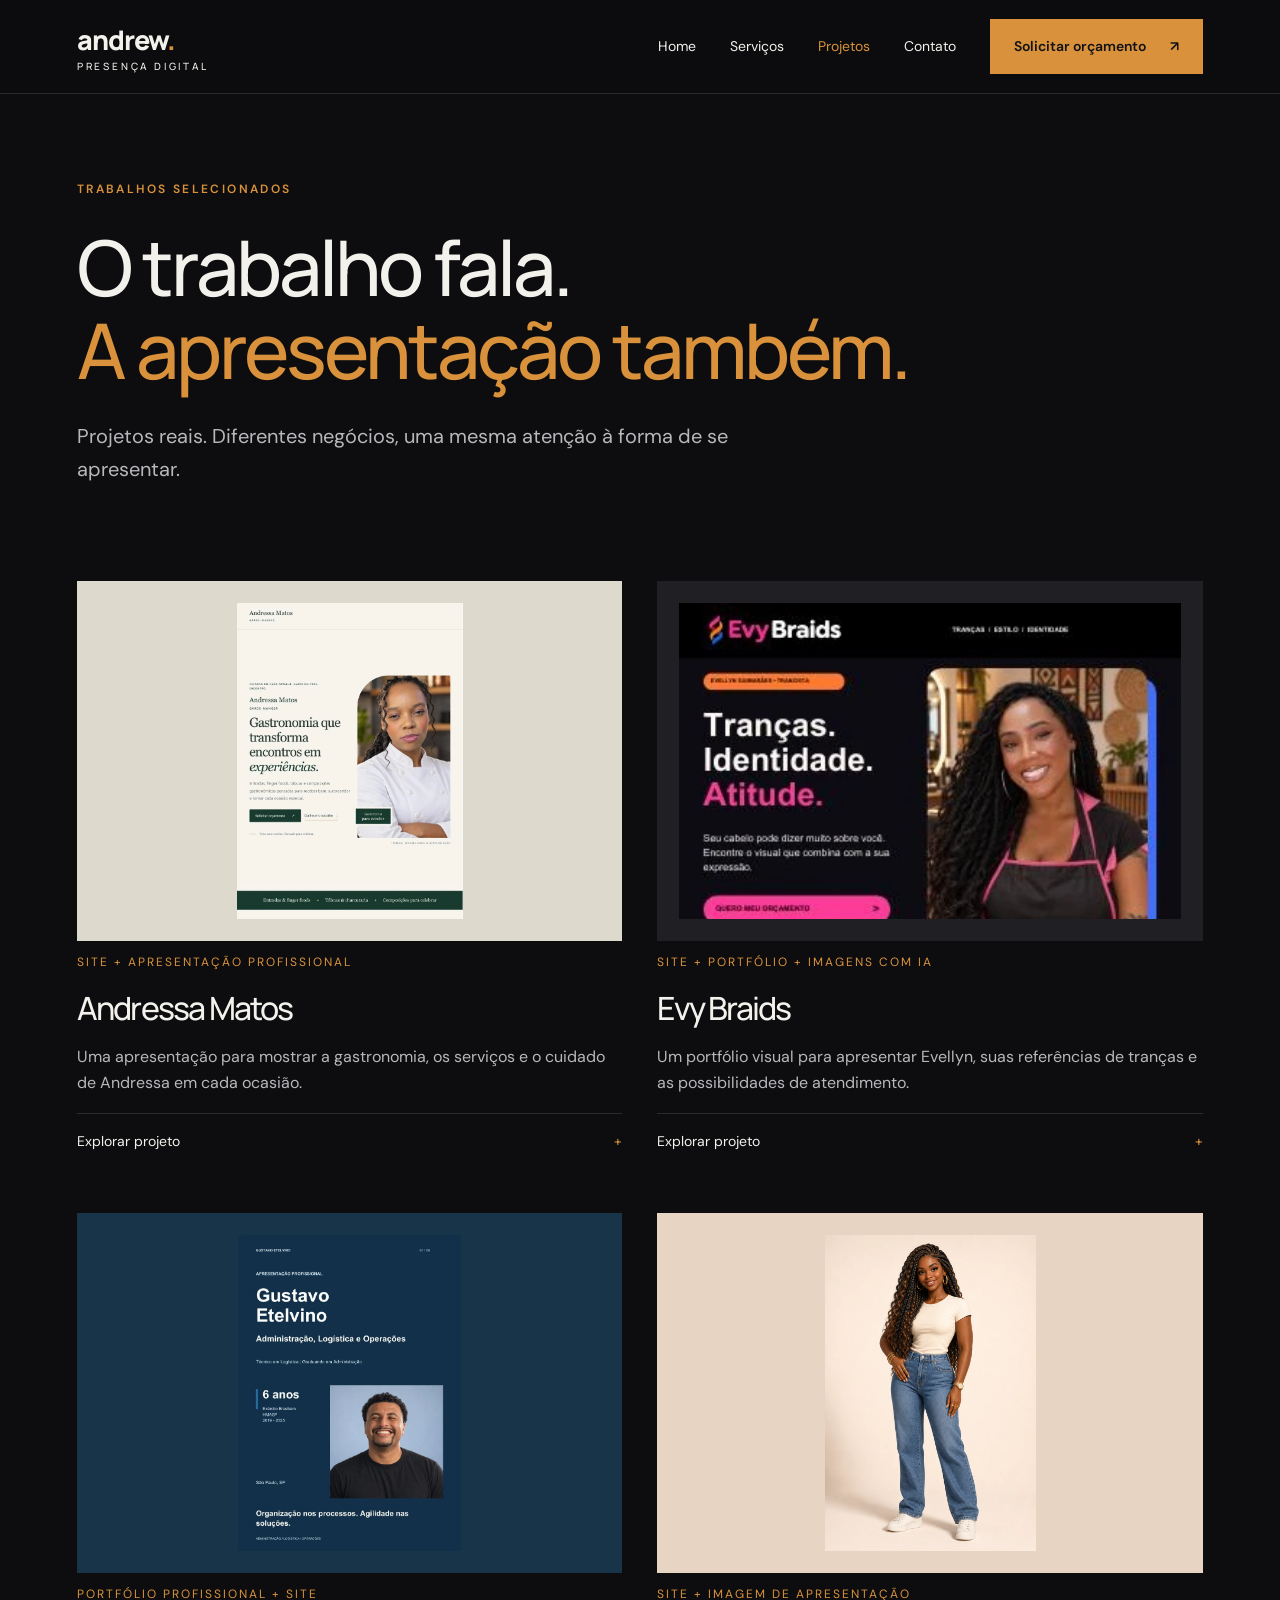
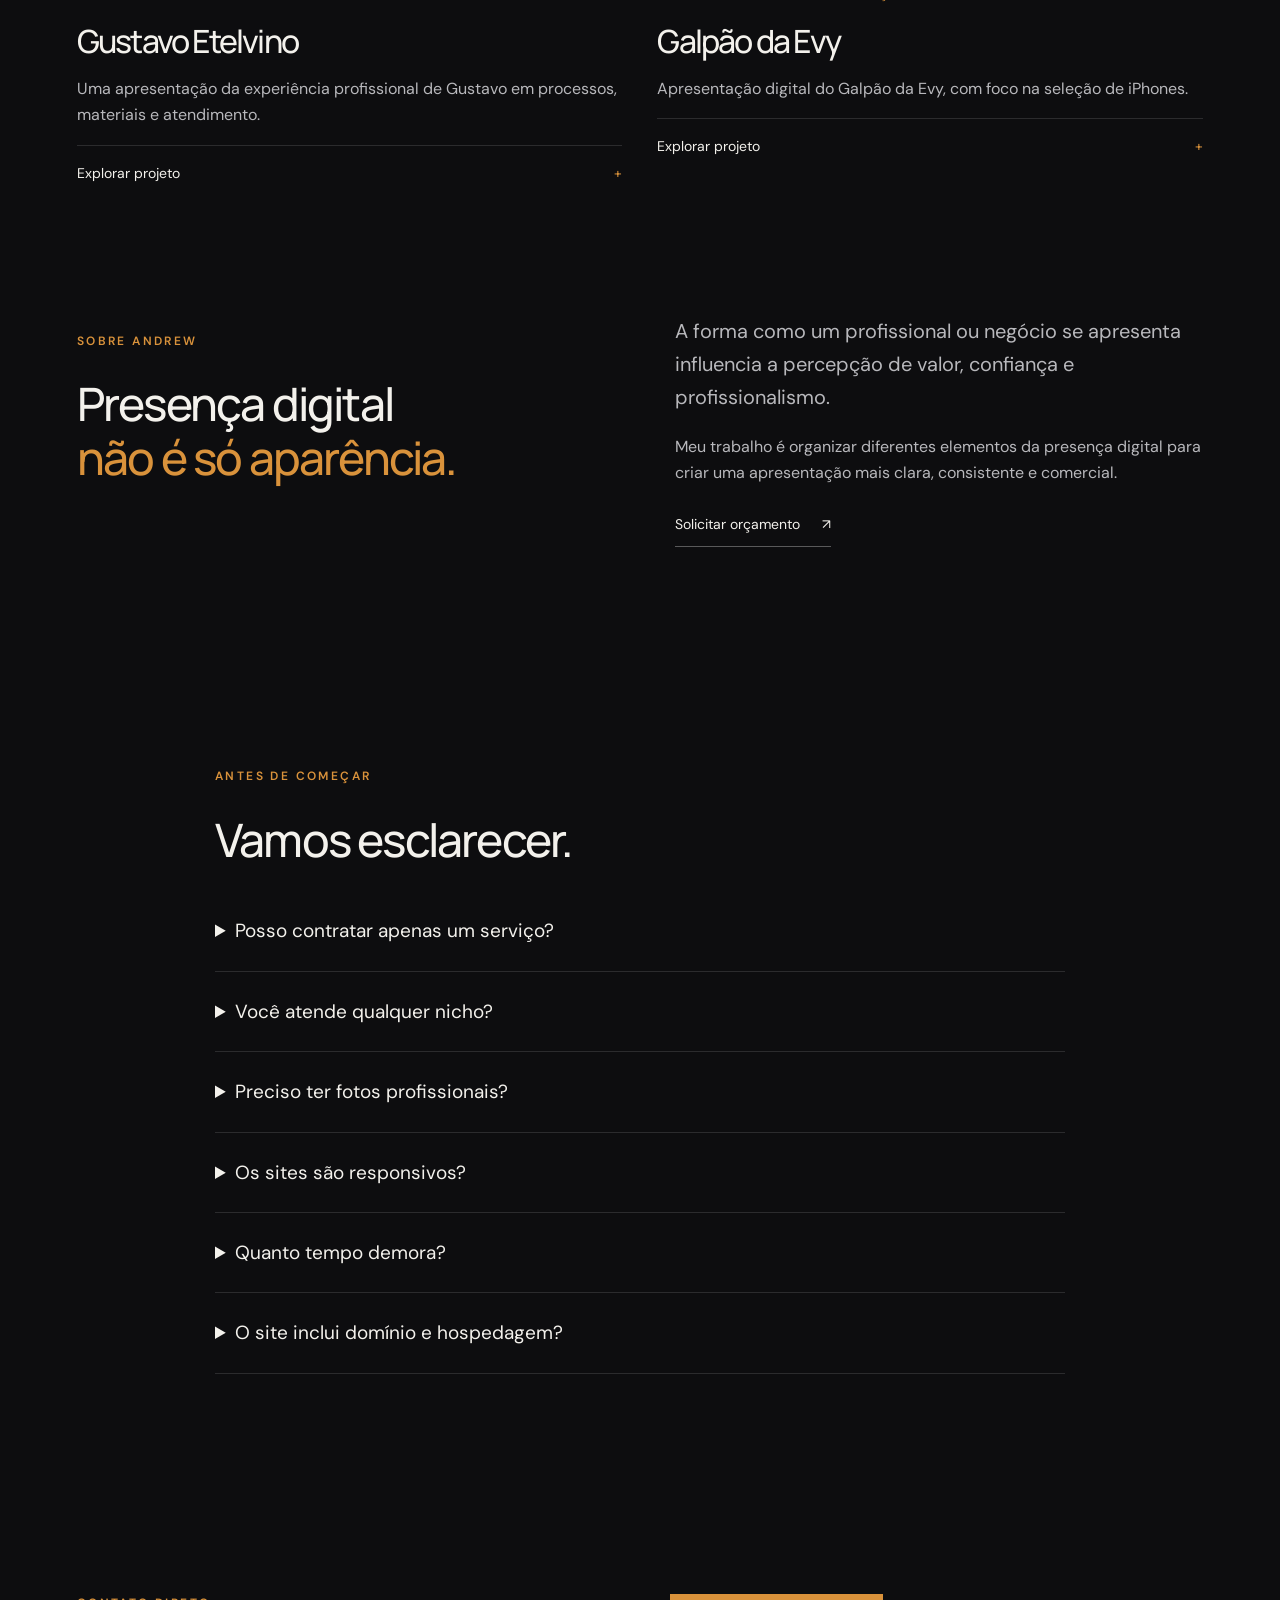
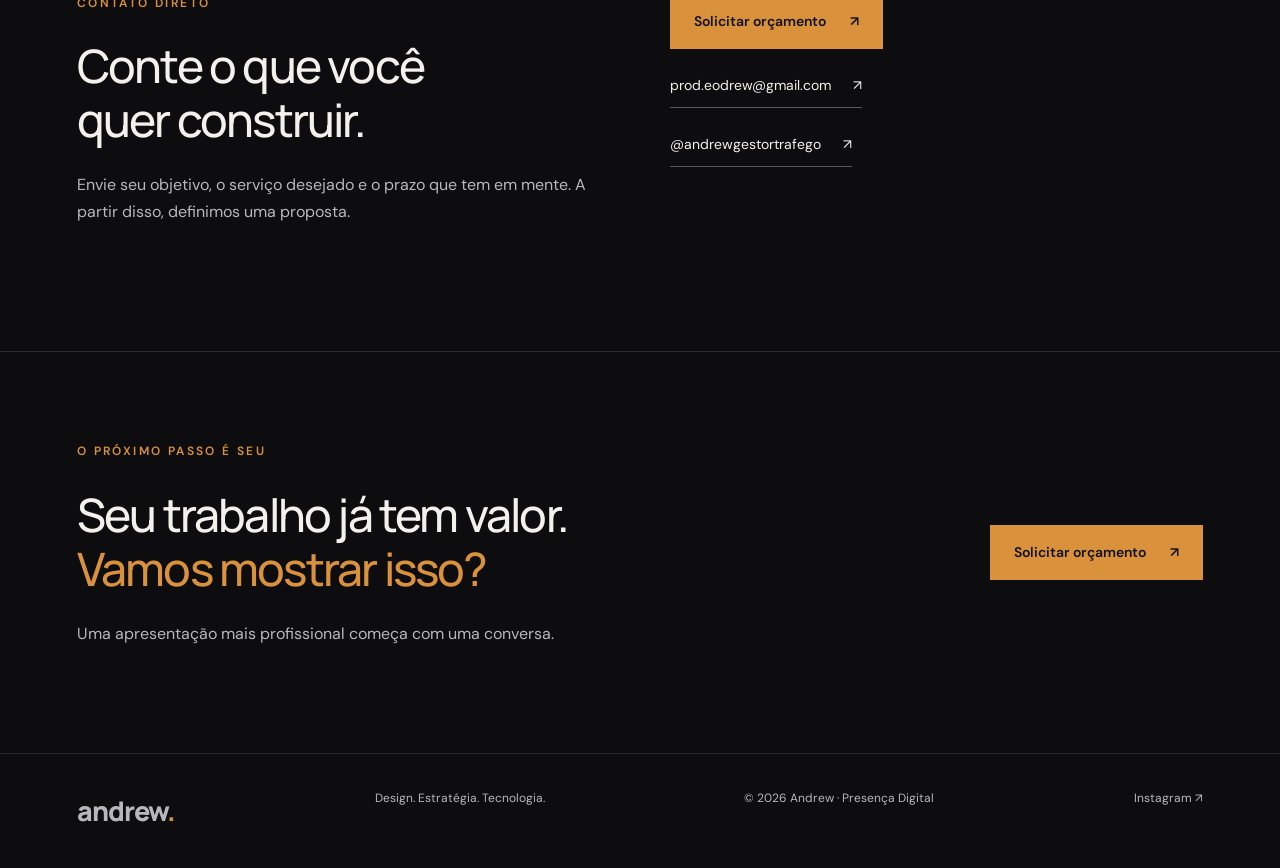
==== commit 358ab719: "Add files via upload" ====
--- a/projetos.html
+++ b/projetos.html
@@ -1,278 +1 @@
-<!doctype html>
-<html lang="pt-BR">
-<head>
-<meta charset="UTF-8">
-<meta name="viewport" content="width=device-width, initial-scale=1">
-<title>Projetos e Contato — Andrew | Presença Digital</title>
-<meta name="description" content="Projetos reais de portfólio, sites e apresentação profissional. Fale com Andrew e solicite seu orçamento.">
-<link rel="preconnect" href="https://fonts.googleapis.com">
-<link rel="preconnect" href="https://fonts.gstatic.com" crossorigin>
-<link href="https://fonts.googleapis.com/css2?family=Instrument+Sans:wght@500;600;700&family=Inter:wght@400;500;600&display=swap" rel="stylesheet">
-<link rel="stylesheet" href="styles.css">
-</head>
-<body>
-
-<header class="site-header">
-  <a href="index.html" class="logo">Andrew <span>| Presença Digital</span></a>
-  <nav class="nav">
-    <div class="nav__links">
-      <a href="index.html">Home</a>
-      <a href="servicos.html">Serviços</a>
-      <a href="projetos.html" class="is-active">Projetos</a>
-      <a href="#contato">Contato</a>
-    </div>
-    <a href="#contato" class="btn btn--primary">Solicitar orçamento</a>
-    <button class="nav__toggle" aria-label="Abrir menu" aria-expanded="false">☰</button>
-  </nav>
-</header>
-
-<main>
-
-  <section class="page-hero wrap">
-    <span class="eyebrow">Projetos</span>
-    <h1>Prova visual do que já foi entregue.</h1>
-    <p>Em vez de só descrever os serviços, aqui estão projetos reais — com o contexto, o que foi feito e como ficou.</p>
-  </section>
-
-  <!-- PROJETOS -->
-  <section class="section reveal">
-    <div class="wrap">
-
-      <article class="project">
-        <div class="project__media">
-          <img src="andressa-cover.webp" alt="Página inicial do site de Andressa Matos" loading="lazy">
-          <div class="project__gallery">
-            <a href="andressa-cardapio.webp" target="_blank" rel="noopener">
-              <img src="andressa-cardapio.webp" alt="Seção de cardápio do site de Andressa Matos" loading="lazy">
-            </a>
-            <a href="andressa-galeria.webp" target="_blank" rel="noopener">
-              <img src="andressa-galeria.webp" alt="Galeria de pratos do site de Andressa Matos" loading="lazy">
-            </a>
-          </div>
-        </div>
-        <div class="project__body">
-          <span class="project__tag">Portfólio Profissional · Site</span>
-          <h3>Andressa Matos</h3>
-          <p class="project__meta">Garde-Manger — gastronomia para eventos</p>
-
-          <div class="project__block">
-            <h4>Contexto</h4>
-            <p>Andressa precisava de uma apresentação para vender entradas, tábuas e composições gastronômicas para eventos, sem ter nenhum material profissional pra mostrar o trabalho.</p>
-          </div>
-          <div class="project__block">
-            <h4>Solução</h4>
-            <p>Site editorial em tons verde-escuro e bege, com cardápio organizado por categoria, galeria de pratos e uma seção pessoal contando quem é a Andressa por trás do trabalho.</p>
-          </div>
-          <div class="project__block">
-            <h4>Entregas</h4>
-            <ul>
-              <li>Site completo (hero, cardápio, galeria, sobre, contato)</li>
-              <li>Organização e curadoria das fotos dos pratos</li>
-              <li>Textos de apresentação</li>
-              <li>Botão direto para orçamento via WhatsApp</li>
-            </ul>
-          </div>
-          <a class="project__link btn btn--ghost" href="https://druzinho.github.io/andressamatos/" target="_blank" rel="noopener">Ver site</a>
-        </div>
-      </article>
-
-      <article class="project">
-        <div class="project__media">
-          <img src="evy-cover.webp" alt="Página inicial do site da Evy Braids" loading="lazy">
-          <div class="project__gallery" style="grid-template-columns:1fr;">
-            <a href="evy-portfolio.webp" target="_blank" rel="noopener">
-              <img src="evy-portfolio.webp" alt="Portfólio de tranças no site da Evy Braids" loading="lazy">
-            </a>
-          </div>
-        </div>
-        <div class="project__body">
-          <span class="project__tag">Portfólio Profissional · Imagens com IA · Site</span>
-          <h3>Evy Braids</h3>
-          <p class="project__meta">Evellyn Guimarães — trancista</p>
-
-          <div class="project__block">
-            <h4>Contexto</h4>
-            <p>Evellyn já tinha um trabalho forte com nagôs e tranças, mas nenhum lugar que reunisse esse trabalho com identidade visual à altura.</p>
-          </div>
-          <div class="project__block">
-            <h4>Solução</h4>
-            <p>Site dark com rosa vibrante, portfólio de penteados organizado por técnica (desenho na raiz, texturas, combinações), tratamento das fotos e FAQ para quem quer marcar um horário.</p>
-          </div>
-          <div class="project__block">
-            <h4>Entregas</h4>
-            <ul>
-              <li>Site completo com identidade visual própria</li>
-              <li>Curadoria e tratamento das fotos do portfólio</li>
-              <li>FAQ de atendimento</li>
-              <li>CTA direto para o Instagram</li>
-            </ul>
-          </div>
-          <a class="project__link btn btn--ghost" href="https://druzinho.github.io/evybraids/" target="_blank" rel="noopener">Ver site</a>
-        </div>
-      </article>
-
-      <article class="project">
-        <div class="project__media">
-          <img src="galpao-cover.webp" alt="Imagem de capa da landing page do Galpão da Evy" loading="lazy">
-        </div>
-        <div class="project__body">
-          <span class="project__tag">Landing Page · Presença Digital</span>
-          <h3>Galpão da Evy</h3>
-          <p class="project__meta">Curadoria de ofertas e produtos em grupo de WhatsApp</p>
-
-          <div class="project__block">
-            <h4>Contexto</h4>
-            <p>Um grupo de ofertas precisava de uma landing page capaz de converter tráfego pago em entradas reais no grupo de WhatsApp, com credibilidade e clareza sobre a proposta.</p>
-          </div>
-          <div class="project__block">
-            <h4>Solução</h4>
-            <p>Landing page direta, com identidade visual própria (mascote Evy), prova social e um caminho único e objetivo: entrar no grupo.</p>
-          </div>
-          <div class="project__block">
-            <h4>Entregas</h4>
-            <ul>
-              <li>Landing page publicada</li>
-              <li>Identidade visual da marca</li>
-              <li>Estrutura pronta para receber tráfego pago</li>
-            </ul>
-          </div>
-          <a class="project__link btn btn--ghost" href="https://druzinho.github.io/galpaodaevywpp/" target="_blank" rel="noopener">Ver site</a>
-        </div>
-      </article>
-
-      <article class="project">
-        <div class="project__media">
-          <img src="gustavo-cover.webp" alt="Capa da apresentação profissional de Gustavo Etelvino" loading="lazy">
-          <div class="project__gallery" style="grid-template-columns:1fr;">
-            <a href="gustavo-trajetoria.webp" target="_blank" rel="noopener">
-              <img src="gustavo-trajetoria.webp" alt="Página de trajetória profissional de Gustavo Etelvino" loading="lazy">
-            </a>
-          </div>
-        </div>
-        <div class="project__body">
-          <span class="project__tag">Currículo + LinkedIn · Apresentação Profissional</span>
-          <h3>Gustavo Etelvino</h3>
-          <p class="project__meta">Administração, Logística e Operações</p>
-
-          <div class="project__block">
-            <h4>Contexto</h4>
-            <p>Gustavo tinha uma trajetória sólida (Exército Brasileiro, HMASP, transporte urbano), mas precisava organizar tudo isso em um material que passasse profissionalismo na busca por uma recolocação.</p>
-          </div>
-          <div class="project__block">
-            <h4>Solução</h4>
-            <p>Apresentação profissional em PDF, com identidade visual própria, separando perfil, trajetória, experiência destacada, formação e competências.</p>
-          </div>
-          <div class="project__block">
-            <h4>Entregas</h4>
-            <ul>
-              <li>Apresentação profissional em PDF (9 páginas)</li>
-              <li>Reorganização e melhoria textual da trajetória</li>
-              <li>Design profissional aplicado ao conteúdo</li>
-            </ul>
-          </div>
-          <a class="project__link btn btn--ghost" href="https://gustavoetelvino.lovable.app/" target="_blank" rel="noopener">Ver apresentação</a>
-        </div>
-      </article>
-
-    </div>
-  </section>
-
-  <!-- SOBRE -->
-  <section class="section section--alt reveal">
-    <div class="wrap about">
-      <div>
-        <span class="eyebrow">Sobre</span>
-        <h2>Presença digital não é só aparência.</h2>
-        <div class="body">
-          <p>A forma como um profissional ou negócio se apresenta influencia diretamente na percepção de valor, confiança e profissionalismo.</p>
-          <p>Meu trabalho é organizar diferentes elementos da presença digital para criar uma apresentação mais clara, consistente e comercial.</p>
-        </div>
-      </div>
-      <div></div>
-    </div>
-  </section>
-
-  <!-- FAQ -->
-  <section class="section reveal">
-    <div class="wrap">
-      <div class="section-head">
-        <span class="eyebrow">Dúvidas frequentes</span>
-        <h2>Antes de solicitar seu orçamento</h2>
-      </div>
-      <div class="faq">
-        <div class="faq-item">
-          <button class="faq-item__q">Posso contratar apenas um serviço?<span class="icon">+</span></button>
-          <div class="faq-item__a"><p>Sim. Os serviços podem ser contratados individualmente ou combinados em um projeto maior.</p></div>
-        </div>
-        <div class="faq-item">
-          <button class="faq-item__q">Você atende qualquer nicho?<span class="icon">+</span></button>
-          <div class="faq-item__a"><p>O foco são profissionais autônomos, prestadores de serviço e pequenos negócios.</p></div>
-        </div>
-        <div class="faq-item">
-          <button class="faq-item__q">Preciso ter fotos profissionais?<span class="icon">+</span></button>
-          <div class="faq-item__a"><p>Não necessariamente. Dependendo do projeto, podem ser desenvolvidas imagens profissionais com inteligência artificial.</p></div>
-        </div>
-        <div class="faq-item">
-          <button class="faq-item__q">Os sites são responsivos?<span class="icon">+</span></button>
-          <div class="faq-item__a"><p>Sim. Devem funcionar adequadamente em desktop, tablet e celular.</p></div>
-        </div>
-        <div class="faq-item">
-          <button class="faq-item__q">Quanto tempo demora?<span class="icon">+</span></button>
-          <div class="faq-item__a"><p>O prazo depende da complexidade e escopo do projeto.</p></div>
-        </div>
-        <div class="faq-item">
-          <button class="faq-item__q">O site inclui domínio e hospedagem?<span class="icon">+</span></button>
-          <div class="faq-item__a"><p>Isso pode ser definido separadamente conforme a necessidade do projeto.</p></div>
-        </div>
-      </div>
-    </div>
-  </section>
-
-  <!-- CONTATO -->
-  <section id="contato" class="section section--alt reveal">
-    <div class="wrap">
-      <div class="section-head">
-        <span class="eyebrow">Contato</span>
-        <h2>Vamos construir sua presença digital?</h2>
-      </div>
-      <div class="contact">
-        <div class="contact-channels">
-          <a class="contact-channel" href="https://www.instagram.com/andrewgestortrafego/" target="_blank" rel="noopener">
-            <div><span class="label">Instagram</span><span class="value">@andrewgestortrafego</span></div>
-            <span class="go">↗</span>
-          </a>
-          <a class="contact-channel" href="mailto:prod.eodrew@gmail.com">
-            <div><span class="label">E-mail</span><span class="value">prod.eodrew@gmail.com</span></div>
-            <span class="go">↗</span>
-          </a>
-        </div>
-
-        <form id="quote-form" class="form">
-          <label>Nome
-            <input type="text" name="nome" required>
-          </label>
-          <label>Serviço de interesse
-            <input type="text" name="servico" placeholder="Ex: Site Profissional">
-          </label>
-          <label>Conte um pouco sobre seu projeto
-            <textarea name="mensagem" required></textarea>
-          </label>
-          <button type="submit" class="btn btn--primary">Solicitar orçamento</button>
-        </form>
-      </div>
-    </div>
-  </section>
-
-</main>
-
-<footer class="site-footer">
-  <span>© 2026 Andrew | Presença Digital</span>
-  <div class="cta-row">
-    <a href="https://www.instagram.com/andrewgestortrafego/" target="_blank" rel="noopener">Instagram</a>
-    <a href="mailto:prod.eodrew@gmail.com">prod.eodrew@gmail.com</a>
-  </div>
-</footer>
-
-<script src="main.js"></script>
-</body>
-</html>
+<!doctype html><html lang="pt-BR"><head><meta charset="utf-8"><meta name="viewport" content="width=device-width,initial-scale=1"><meta name="description" content="Andrew une design, estratégia e tecnologia em sites, portfólios, identidade visual e presença digital para profissionais e pequenos negócios."><meta name="theme-color" content="#0d0d0f"><title>Projetos e contato | Andrew — Presença Digital</title><link rel="icon" href="data:image/svg+xml,%3Csvg xmlns='http://www.w3.org/2000/svg' viewBox='0 0 40 40'%3E%3Crect width='40' height='40' rx='8' fill='%230d0d0f'/%3E%3Cpath d='M9 30 20 8l11 22M14 23h12' fill='none' stroke='%23d9923b' stroke-width='3'/%3E%3C/svg%3E"><link rel="stylesheet" href="style.css"><script src="app.js" defer></script></head><body><a class="sr-only" href="#main">Pular para o conteúdo</a><header><div class="wrap"><a class="brand" href="index.html">andrew<span>.</span><small>Presença digital</small></a><button class="menu-toggle" aria-controls="nav" aria-expanded="false">Menu</button><nav id="nav" aria-label="Principal"><a href="index.html" >Home</a><a href="servicos.html" >Serviços</a><a href="projetos.html" aria-current="page">Projetos</a><a href="projetos.html#contato">Contato</a><a class="button" href="mailto:prod.eodrew@gmail.com?subject=Solicitar%20or%C3%A7amento">Solicitar orçamento<span aria-hidden="true">↗</span></a></nav></div></header><main id="main"><div class="wrap"><section class="page-intro"><span class="eyebrow">Trabalhos selecionados</span><h1>O trabalho fala.<br><span style="color:var(--gold)">A apresentação também.</span></h1><p class="lead">Projetos reais. Diferentes negócios, uma mesma atenção à forma de se apresentar.</p></section><section class="project-grid"><article class="project reveal"><div class="project-image"><img src="assets/andressa-cover.webp" alt="Apresentação visual de Andressa Matos" loading="lazy" width="1000" height="625"></div><p class="number">SITE + APRESENTAÇÃO PROFISSIONAL</p><h2>Andressa Matos</h2><p>Uma apresentação para mostrar a gastronomia, os serviços e o cuidado de Andressa em cada ocasião.</p><details><summary>Explorar projeto</summary><p class="eyebrow" style="margin-top:25px">Gastronomia para eventos</p><h3>Solução</h3><p>Conteúdo organizado por serviços, galeria gastronômica, apresentação da profissional e jornada de contato.</p><h3>Entregas</h3><ul><li>Apresentação em PDF de 7 páginas</li><li>Organização dos serviços e do conteúdo</li><li>Imagem de apresentação</li><li>Site de gastronomia</li></ul><div class="gallery"><a href="assets/portfolio-0.pdf" target="_blank" rel="noopener"><img style="width:100%" src="assets/andressa-page.webp" alt="Página do portfólio de Andressa Matos; abrir PDF completo" loading="lazy"></a><img src="assets/project-0.webp" alt="Retrato de apresentação de Andressa Matos" loading="lazy"></div><div class="actions"><a class="text-link" href="https://druzinho.github.io/andressamatos/">Visitar site<span aria-hidden="true">↗</span></a><a class="text-link" href="assets/portfolio-0.pdf">Ver portfólio PDF<span aria-hidden="true">↗</span></a></div></details></article><article class="project reveal"><div class="project-image"><img src="assets/evy-cover.webp" alt="Apresentação visual de Evy Braids" loading="lazy" width="1000" height="625"></div><p class="number">SITE + PORTFÓLIO + IMAGENS COM IA</p><h2>Evy Braids</h2><p>Um portfólio visual para apresentar Evellyn, suas referências de tranças e as possibilidades de atendimento.</p><details><summary>Explorar projeto</summary><p class="eyebrow" style="margin-top:25px">Tranças, estilo e identidade</p><h3>Solução</h3><p>Composição editorial com cores marcantes, fotografias dos penteados e retratos criados com IA a partir de fotos de Evellyn.</p><h3>Entregas</h3><ul><li>Portfólio visual em PDF</li><li>Retratos e aprimoramento de imagens com IA</li><li>Organização das referências de penteados</li><li>Site da Evy Braids</li></ul><div class="gallery"><a href="assets/portfolio-1.pdf" target="_blank" rel="noopener"><img style="width:100%" src="assets/evy-page.webp" alt="Página do portfólio de Evy Braids; abrir PDF completo" loading="lazy"></a><img src="assets/project-1.webp" alt="Retrato de apresentação de Evy Braids" loading="lazy"></div><div class="actions"><a class="text-link" href="https://druzinho.github.io/evybraids/">Visitar site<span aria-hidden="true">↗</span></a><a class="text-link" href="assets/portfolio-1.pdf">Ver portfólio PDF<span aria-hidden="true">↗</span></a></div></details></article><article class="project reveal"><div class="project-image"><img src="assets/gustavo-cover.webp" alt="Apresentação visual de Gustavo Etelvino" loading="lazy" width="1000" height="625"></div><p class="number">PORTFÓLIO PROFISSIONAL + SITE</p><h2>Gustavo Etelvino</h2><p>Uma apresentação da experiência profissional de Gustavo em processos, materiais e atendimento.</p><details><summary>Explorar projeto</summary><p class="eyebrow" style="margin-top:25px">Administração, logística e operações</p><h3>Solução</h3><p>Conteúdo distribuído em perfil, trajetória, competências, formação e contato, com uma linguagem visual sóbria.</p><h3>Entregas</h3><ul><li>Portfólio profissional em PDF de 9 páginas</li><li>Organização da trajetória e das competências</li><li>Retrato de apresentação</li><li>Site profissional</li></ul><div class="gallery"><a href="assets/portfolio-2.pdf" target="_blank" rel="noopener"><img style="width:100%" src="assets/gustavo-page.webp" alt="Página do portfólio de Gustavo Etelvino; abrir PDF completo" loading="lazy"></a><img src="assets/project-3.webp" alt="Retrato de apresentação de Gustavo Etelvino" loading="lazy"></div><div class="actions"><a class="text-link" href="https://gustavoetelvino.lovable.app/">Visitar site<span aria-hidden="true">↗</span></a><a class="text-link" href="assets/portfolio-2.pdf">Ver portfólio PDF<span aria-hidden="true">↗</span></a></div></details></article><article class="project reveal"><div class="project-image"><img src="assets/project-2.webp" alt="Apresentação visual de Galpão da Evy" loading="lazy" width="1000" height="625"></div><p class="number">SITE + IMAGEM DE APRESENTAÇÃO</p><h2>Galpão da Evy</h2><p>Apresentação digital do Galpão da Evy, com foco na seleção de iPhones.</p><details><summary>Explorar projeto</summary><p class="eyebrow" style="margin-top:25px">Seleção de iPhones</p><h3>Solução</h3><p>Imagem da representante como elemento de identificação do negócio. O site pode ser acessado no link abaixo.</p><h3>Entregas</h3><ul><li>Site do Galpão da Evy</li><li>Imagem de apresentação da marca</li></ul><div class="actions"><a class="text-link" href="https://druzinho.github.io/galpaodaevywpp/">Visitar site<span aria-hidden="true">↗</span></a></div></details></article></section><section class="content"><div class="about-mini"><div class="reveal"><span class="eyebrow">Sobre Andrew</span><h2>Presença digital<br><em>não é só aparência.</em></h2></div><div class="reveal"><p class="lead">A forma como um profissional ou negócio se apresenta influencia a percepção de valor, confiança e profissionalismo.</p><p>Meu trabalho é organizar diferentes elementos da presença digital para criar uma apresentação mais clara, consistente e comercial.</p><a class="text-link" href="mailto:prod.eodrew@gmail.com?subject=Solicitar%20or%C3%A7amento">Solicitar orçamento<span aria-hidden="true">↗</span></a></div></div></section><section class="content faq"><span class="eyebrow">Antes de começar</span><h2>Vamos esclarecer.</h2><details><summary>Posso contratar apenas um serviço?</summary><p>Sim. Os serviços podem ser contratados individualmente ou combinados em um projeto maior.</p></details><details><summary>Você atende qualquer nicho?</summary><p>O foco são profissionais autônomos, prestadores de serviço e pequenos negócios.</p></details><details><summary>Preciso ter fotos profissionais?</summary><p>Não necessariamente. Dependendo do projeto, podem ser desenvolvidas imagens profissionais com inteligência artificial.</p></details><details><summary>Os sites são responsivos?</summary><p>Sim. Os sites são preparados para desktop, tablet e celular.</p></details><details><summary>Quanto tempo demora?</summary><p>O prazo depende da complexidade e do escopo. Ele é definido na proposta.</p></details><details><summary>O site inclui domínio e hospedagem?</summary><p>Domínio e hospedagem são definidos separadamente conforme a necessidade do projeto.</p></details></section><section class="content contact-block" id="contato"><div><span class="eyebrow">Contato direto</span><h2>Conte o que você<br>quer construir.</h2><p>Envie seu objetivo, o serviço desejado e o prazo que tem em mente. A partir disso, definimos uma proposta.</p></div><div class="contact-links"><a class="button" href="mailto:prod.eodrew@gmail.com?subject=Solicitar%20or%C3%A7amento">Solicitar orçamento<span aria-hidden="true">↗</span></a><a class="text-link" href="mailto:prod.eodrew@gmail.com">prod.eodrew@gmail.com<span aria-hidden="true">↗</span></a><a class="text-link" href="https://www.instagram.com/andrewgestortrafego/">@andrewgestortrafego<span aria-hidden="true">↗</span></a></div></section></div><section class="contact-banner"><div class="wrap reveal"><div><span class="eyebrow">O próximo passo é seu</span><h2>Seu trabalho já tem valor.<br><em>Vamos mostrar isso?</em></h2><p>Uma apresentação mais profissional começa com uma conversa.</p></div><a class="button" href="mailto:prod.eodrew@gmail.com?subject=Solicitar%20or%C3%A7amento">Solicitar orçamento<span aria-hidden="true">↗</span></a></div></section></main><footer><div class="wrap"><a class="brand" href="index.html">andrew<span>.</span></a><span>Design. Estratégia. Tecnologia.</span><span>© 2026 Andrew · Presença Digital</span><a href="https://www.instagram.com/andrewgestortrafego/" target="_blank" rel="noopener">Instagram ↗</a></div></footer></body></html>
--- a/style.css
+++ b/style.css
@@ -0,0 +1,5 @@
+@import url('https://fonts.googleapis.com/css2?family=DM+Sans:wght@400;450;500;600;700&family=Manrope:wght@400;500;600;700;800&display=swap');
+:root{--bg:#0d0d0f;--panel:#17171a;--ink:#f3f1ec;--muted:#b8b8bc;--gold:#d9923b;--line:#ffffff20;color-scheme:dark}*{box-sizing:border-box}html{scroll-behavior:smooth;scroll-padding-top:100px}body{margin:0;background:var(--bg);color:var(--ink);font:16px/1.65 'DM Sans',sans-serif}a{color:inherit;text-decoration:none}button{font:inherit}a,button,summary{-webkit-tap-highlight-color:transparent}a:focus-visible,button:focus-visible,summary:focus-visible{outline:2px solid var(--gold);outline-offset:6px}.wrap{width:min(1320px,88%);margin:auto}header{height:94px;position:absolute;inset:0 0 auto;z-index:20;border-bottom:1px solid var(--line);background:linear-gradient(#0d0d0fa8,transparent)}header .wrap{display:flex;align-items:center;justify-content:space-between;height:100%}.brand{font-family:Manrope,sans-serif;font-size:27px;letter-spacing:-1px;font-weight:800}.brand span{color:var(--gold)}.brand small{display:block;font-size:10px;letter-spacing:2.8px;font-weight:500;text-transform:uppercase;margin-top:-5px}nav{display:flex;gap:34px;align-items:center;font-size:14px}nav a:hover,nav a[aria-current]{color:var(--gold)}.button{display:inline-flex;justify-content:center;align-items:center;gap:24px;padding:15px 23px;border:1px solid var(--gold);background:var(--gold);color:#121214;font-weight:600;font-size:14px;transition:background .25s,transform .25s}.button:hover{background:#e9aa58;transform:translateY(-2px)}.button.outline{background:transparent;color:var(--ink);border-color:#ffffff50}.button.outline:hover{border-color:var(--gold)}.text-link{display:inline-flex;gap:22px;align-items:center;font-size:14px;border-bottom:1px solid #ffffff50;padding:10px 0}.text-link:hover{color:var(--gold)}.menu-toggle{display:none;background:none;color:var(--ink);border:1px solid var(--line);padding:8px 13px}.hero{height:410vh;position:relative}.hero-stage{height:100svh;min-height:650px;position:sticky;top:0;overflow:hidden;background:var(--bg)}.hero-photo,.hero-video{position:absolute;inset:0;width:100%;height:100%;object-fit:cover;object-position:66% center;transform-origin:65% 50%;will-change:transform}.hero-video{display:none}.hero-video.ready{display:block}.hero-shade{position:absolute;inset:0;background:linear-gradient(90deg,#0d0d0fed 0%,#0d0d0fbc 31%,#0d0d0f18 70%),linear-gradient(0deg,var(--bg),transparent 28%)}.hero-copy{position:absolute;inset:0;display:flex;align-items:center;pointer-events:none}.hero-copy .wrap{padding-top:55px}.eyebrow{font-size:12px;letter-spacing:2.4px;text-transform:uppercase;color:var(--gold);font-weight:600;display:block;margin-bottom:26px}.moment{position:absolute;width:min(640px,48vw);opacity:0;transform:translateY(15px);pointer-events:none;transition:opacity .45s,transform .6s}.moment.active{position:relative;opacity:1;transform:none;pointer-events:auto}.moment h1,.moment h2{font-family:Manrope,sans-serif;font-weight:500;letter-spacing:-2.8px;line-height:1.12;font-size:clamp(38px,4.1vw,68px);margin:0 0 26px}.moment:first-of-type h2{font-size:clamp(54px,6.2vw,98px);max-width:630px}.moment p{max-width:480px;color:var(--muted);font-size:17px}.moment em,h2 em{font-style:normal;color:var(--gold)}.actions{display:flex;gap:26px;align-items:center;flex-wrap:wrap;margin-top:30px}.hero-foot{position:absolute;bottom:30px;left:6%;right:6%;display:flex;justify-content:space-between;align-items:center;font-size:12px;color:var(--muted);letter-spacing:1px}.chapters{display:flex;gap:8px;align-items:center}.chapters button{width:45px;height:36px;background:none;border:0;border-top:2px solid #ffffff35;color:var(--muted);cursor:pointer;font-size:12px;text-align:left;padding:7px 0}.chapters button.active{color:var(--gold);border-color:var(--gold)}.scroll-hint{display:flex;align-items:center;gap:17px}.scroll-hint:before{content:'';height:35px;width:1px;background:var(--gold)}section.content{padding:110px 0}.section-top{display:flex;justify-content:space-between;align-items:flex-end;gap:45px;margin-bottom:48px}.section-top h2{max-width:750px}h2{font:500 clamp(32px,3.6vw,54px)/1.17 Manrope,sans-serif;letter-spacing:-1.8px;margin:0 0 25px}h3{font:500 24px/1.3 Manrope,sans-serif;letter-spacing:-.5px}p{color:var(--muted)}.lead{font-size:20px;max-width:680px}.problem{display:grid;grid-template-columns:1.25fr 1fr;gap:100px}.problem-list{display:grid;grid-template-columns:1fr 1fr;gap:0 30px}.problem-list p{border-bottom:1px solid var(--line);padding:20px 0;margin:0;font-size:15px}.problem-list span{color:var(--gold);margin-right:10px}.solutions{display:grid;grid-template-columns:repeat(3,1fr);border-top:1px solid var(--line)}.solution{padding:35px 35px 35px 0;border-bottom:1px solid var(--line)}.number{font-size:12px;color:var(--gold);letter-spacing:2px}.solution p{max-width:340px}.band{background:var(--panel)}.packages{display:grid;grid-template-columns:repeat(3,1fr);gap:22px}.package{border:1px solid var(--line);padding:32px;position:relative;display:flex;flex-direction:column}.package.featured{border-color:var(--gold)}.badge{font-size:11px;text-transform:uppercase;letter-spacing:1px;background:var(--gold);color:var(--bg);padding:5px 13px;position:absolute;right:-1px;top:-15px}.price{font-size:37px;letter-spacing:-1px;line-height:1.2}.price small{font-size:12px;letter-spacing:0;color:var(--muted);display:block;margin-bottom:9px}ul{padding-left:20px;color:var(--muted)}li{margin:8px 0}.package .button{margin-top:auto}.steps{display:grid;grid-template-columns:repeat(4,1fr);gap:35px}.steps article{border-top:1px solid var(--line);padding-top:25px}.steps h3{font-size:20px}.about-mini{display:grid;grid-template-columns:1fr 1fr;gap:70px;align-items:center}.about-mini img{width:100%;aspect-ratio:1.3;object-fit:cover;object-position:72%}.contact-banner{padding:90px 0;border-top:1px solid var(--line)}.contact-banner .wrap{display:flex;align-items:center;justify-content:space-between;gap:50px}.contact-banner h2{max-width:750px}.contact-banner .button{flex-shrink:0}footer{padding:35px 0;border-top:1px solid var(--line)}footer .wrap{display:flex;justify-content:space-between;gap:25px;color:var(--muted);font-size:12px}.page-intro{padding:180px 0 75px}.page-intro h1{font:500 clamp(48px,6vw,85px)/1.08 Manrope,sans-serif;letter-spacing:-3px;max-width:950px;margin:0 0 28px}.service-group{padding:50px 0 80px;border-top:1px solid var(--line)}.service-grid{display:grid;grid-template-columns:repeat(2,1fr);gap:0 70px}.service{border-bottom:1px solid var(--line);padding:25px 0 35px}.service-heading{display:flex;justify-content:space-between;gap:20px;align-items:baseline}.service-heading h3{margin-bottom:10px}.service-price{color:var(--gold);font-size:15px;white-space:nowrap}.service li{font-size:14px}.project-grid{display:grid;grid-template-columns:1fr 1fr;gap:60px 35px}.project img{width:100%;aspect-ratio:1.6;object-fit:cover;transition:transform .7s,filter .7s}.project-image{overflow:hidden;background:var(--panel)}.project:hover img{transform:scale(1.025);filter:brightness(1.05)}.project h2{font-size:32px;margin:18px 0 12px}.project details{border-top:1px solid var(--line);padding-top:16px}.project summary{cursor:pointer;list-style:none;font-size:14px}.project summary:after{content:'+';float:right;color:var(--gold)}.project details[open] summary:after{content:'−'}.gallery{display:flex;gap:14px;margin:22px 0}.gallery img{width:48%;aspect-ratio:.707;object-fit:contain;background:var(--panel)}.faq{max-width:850px;margin:auto}.faq details{border-bottom:1px solid var(--line);padding:24px 0}.faq summary{font-size:19px;cursor:pointer}.contact-block{display:grid;grid-template-columns:1fr 1fr;gap:60px}.contact-links{display:flex;flex-direction:column;align-items:flex-start;gap:15px}.reveal{opacity:1}.motion .reveal{opacity:0;transform:translateY(22px);transition:opacity .7s,transform .7s}.motion .reveal.visible{opacity:1;transform:none}.sr-only{position:absolute;width:1px;height:1px;overflow:hidden;clip:rect(0,0,0,0)}
+@media(min-width:1700px){.hero-photo{object-position:center 45%}}@media(max-width:900px){nav{gap:18px}.problem{gap:40px}.packages{gap:12px}.package{padding:22px}.moment{width:55vw}.steps{grid-template-columns:1fr 1fr}.service-heading{display:block}}@media(max-width:700px){header{height:80px}.brand{font-size:24px}.menu-toggle{display:block}nav{display:none;position:absolute;top:80px;left:0;right:0;background:var(--bg);padding:26px 6%;border-bottom:1px solid var(--line);align-items:stretch;gap:24px}nav.open{display:flex;flex-direction:column}.hero{height:auto}.hero-stage{height:auto;min-height:950px;position:relative}.hero-photo{height:520px;object-position:67% top;transform:none!important;object-fit:cover}.hero-video{display:none!important}.hero-shade{background:linear-gradient(0deg,var(--bg) 44%,transparent 74%),linear-gradient(180deg,#0d0d0f70,transparent 30%)}.hero-copy{position:relative;padding-top:385px;display:block}.hero-copy .wrap{padding-top:0}.hero-copy>.wrap>.eyebrow{margin-bottom:17px}.moment{display:none!important;width:100%;position:relative}.moment:last-child{display:block!important;opacity:1;transform:none;pointer-events:auto}.moment h1{font-size:39px;letter-spacing:-1.7px;line-height:1.15}.moment p{font-size:16px}.hero-foot{display:none}.actions{gap:18px}.hero .actions .button{width:100%}.hero .actions .text-link{margin:auto}.problem,.about-mini,.contact-block{grid-template-columns:1fr;gap:32px}section.content{padding:65px 0}.section-top{display:block;margin-bottom:30px}h2{letter-spacing:-1.2px}.solutions{grid-template-columns:1fr 1fr}.solution{padding:24px 15px 24px 0}.solution h3{font-size:20px}.solution p{font-size:14px}.packages,.project-grid,.service-grid{grid-template-columns:1fr;gap:30px}.package{padding:30px}.steps{gap:26px}.steps p{font-size:14px}.contact-banner{padding:65px 0}.contact-banner .wrap{display:block}.contact-banner .button{margin-top:10px}footer .wrap{flex-direction:column}.page-intro{padding:145px 0 50px}.page-intro h1{font-size:46px;letter-spacing:-2px}.service-group{padding-bottom:40px}.service-grid{gap:0}.lead{font-size:18px}.about-mini img{aspect-ratio:1.4}.project-grid{gap:50px}}@media(prefers-reduced-motion:reduce){html{scroll-behavior:auto}*,*:before,*:after{transition:none!important;animation:none!important}.hero{height:auto}.hero-stage{position:relative}.moment{display:none}.moment:last-child{display:block;opacity:1;position:relative;transform:none;pointer-events:auto}.hero-foot{display:none}.motion .reveal{opacity:1;transform:none}.hero-photo{transform:none!important}}
+.project-image{height:360px;padding:22px;background:#202024}.project-image img{height:100%;object-fit:contain;aspect-ratio:auto}.project:nth-child(1) .project-image{background:#ddd9cd}.project:nth-child(2) .project-image img{object-fit:cover;object-position:top}.project:nth-child(3) .project-image{background:#183448}.project:nth-child(4) .project-image{background:#e7d4c2}.gallery>a{width:48%}.gallery>a img{width:100%}.gallery>img{object-position:top}.sr-only:focus{position:fixed;clip:auto;width:auto;height:auto;z-index:99;background:var(--bg);padding:16px}.hero-copy{pointer-events:none}.moment:not(.active){visibility:hidden}.moment.active{visibility:visible}@media(max-width:700px){.moment:last-child{visibility:visible}.hero-stage{min-height:980px}.project-image{height:300px}}@media(prefers-reduced-motion:reduce){.moment:last-child{visibility:visible}}
+header{position:fixed;background:#0d0d0fe8;backdrop-filter:blur(16px)}.hero-video{pointer-events:none}
